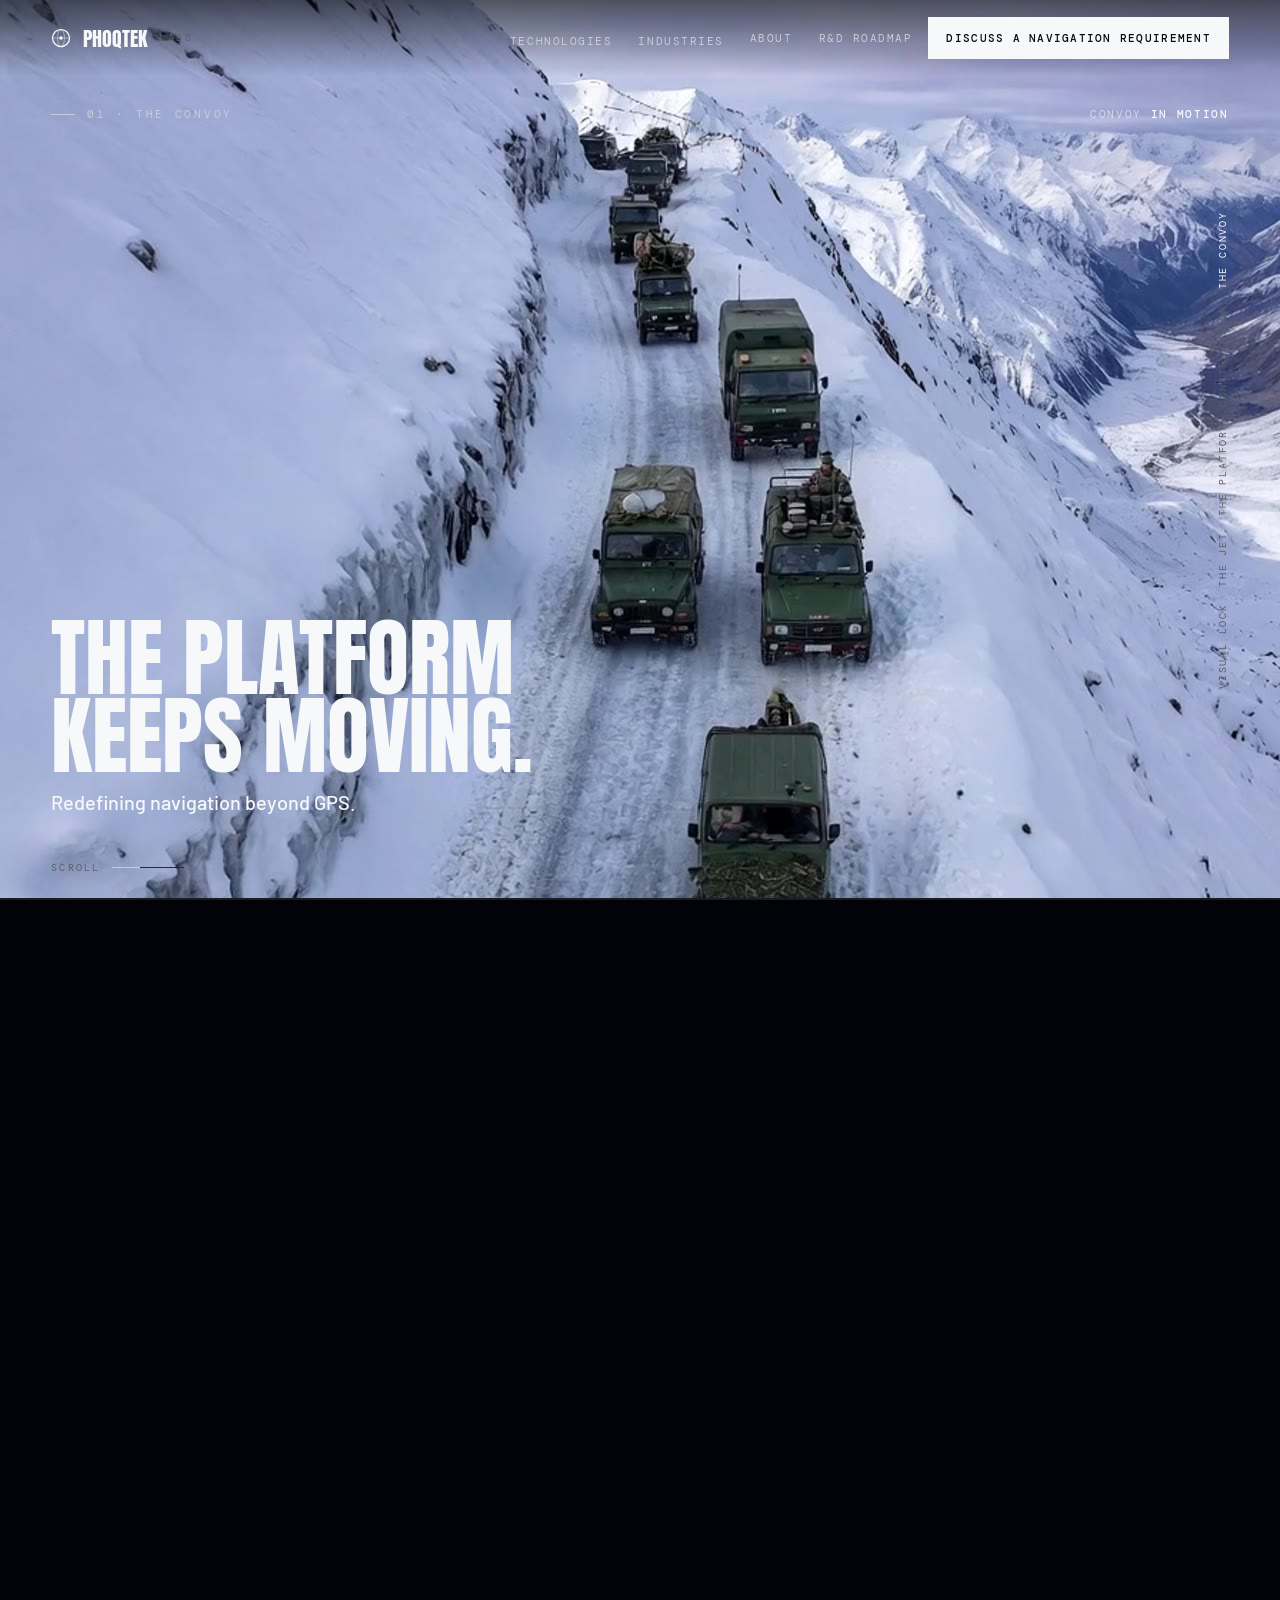
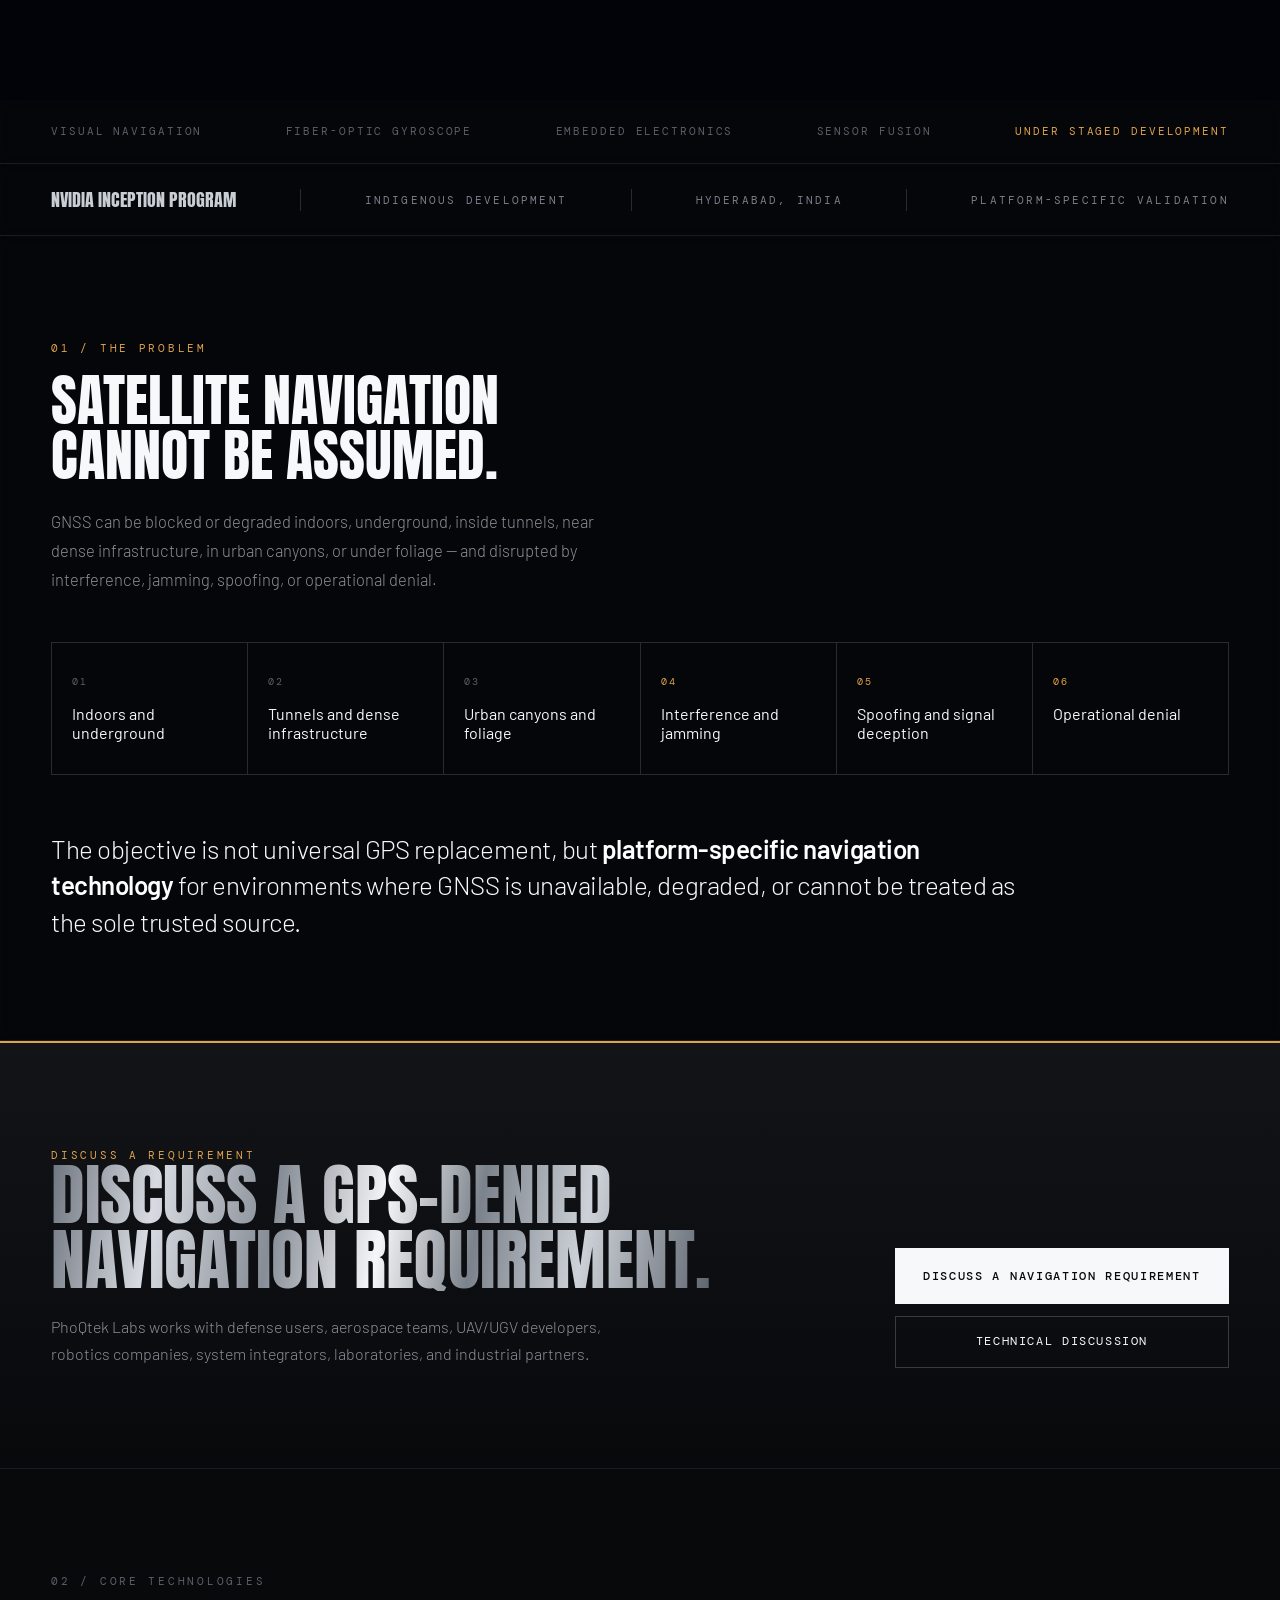
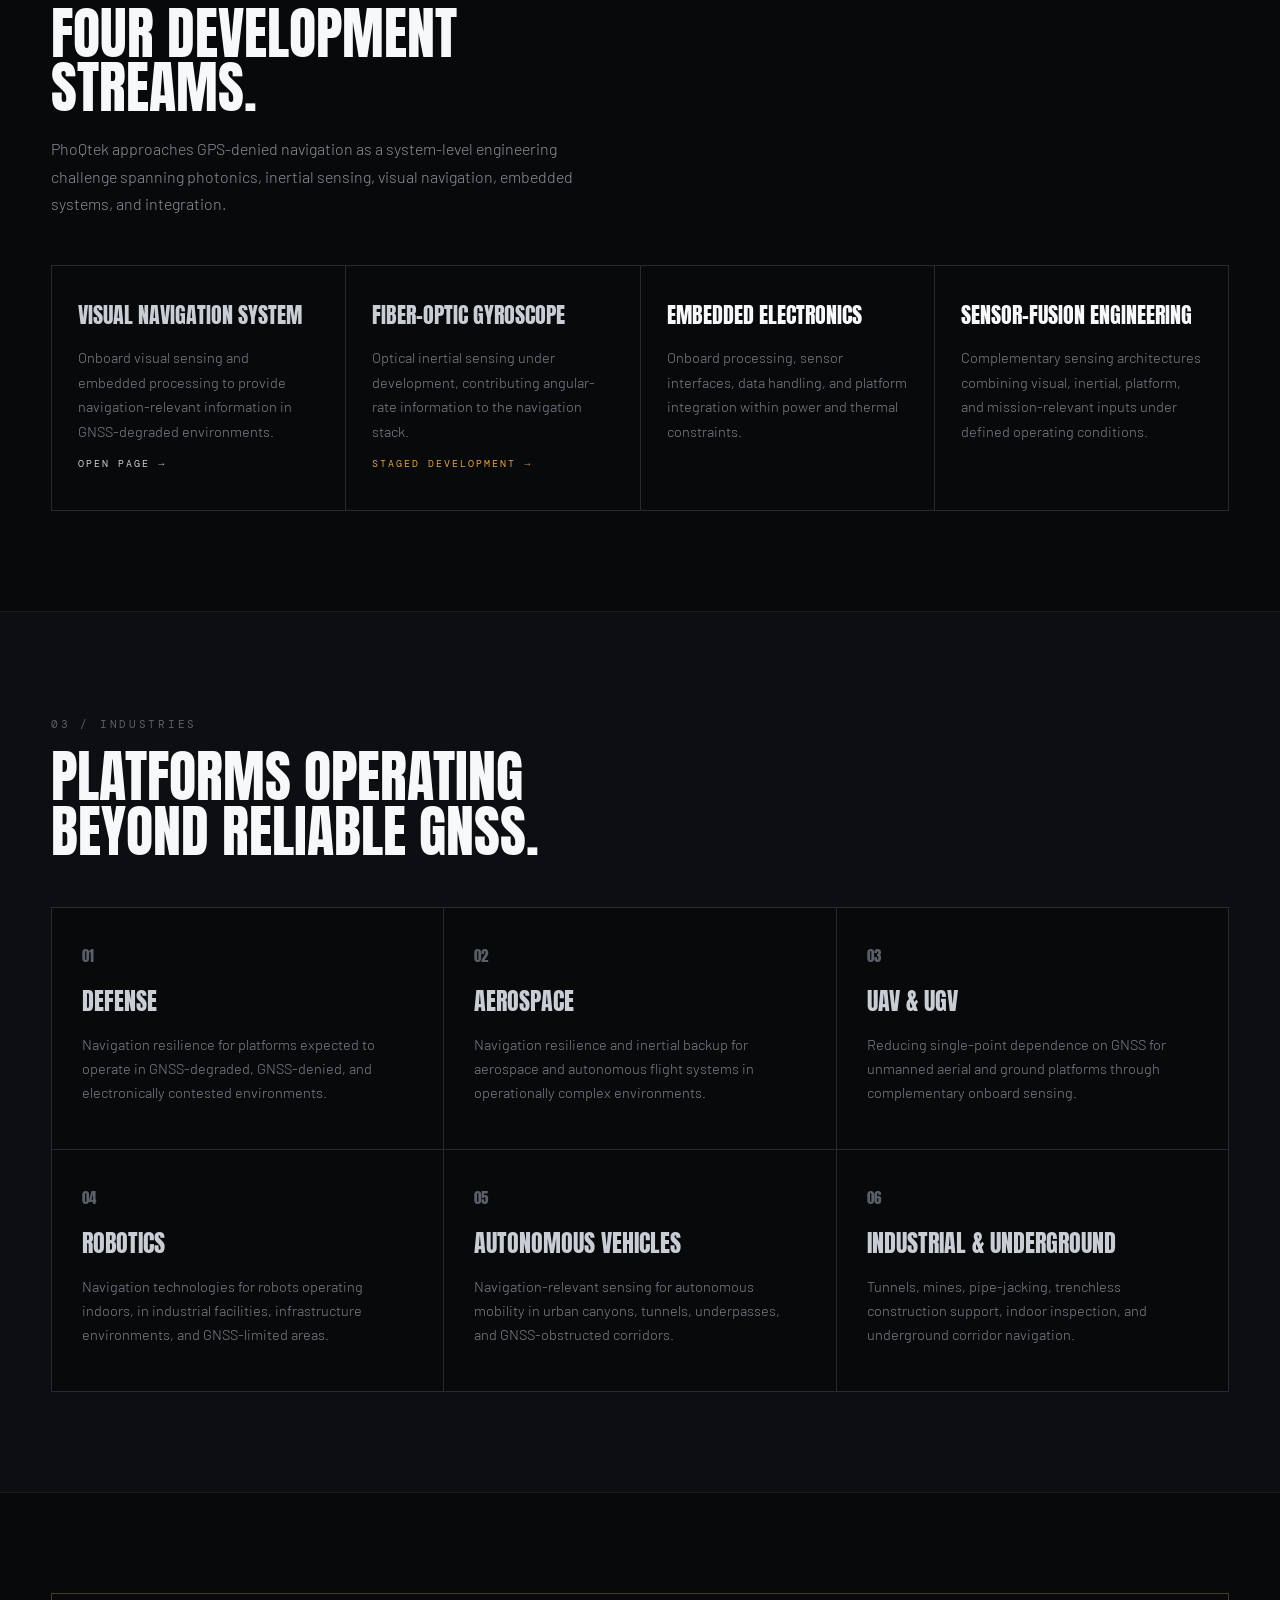
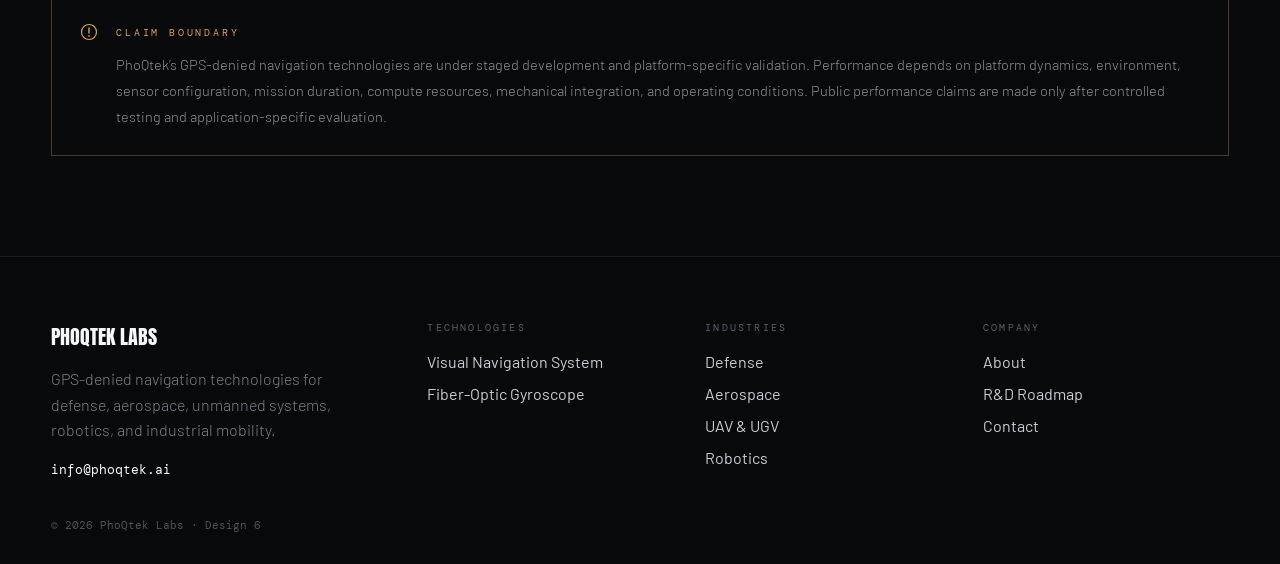
==== index.html @ 2c7e4a57 "Rebuild constellation and platform films, land the Rafales, and raise the discuss CTA. Constellation" ====
<!doctype html>
<html lang="en">
<head>
<meta charset="utf-8">
<meta name="viewport" content="width=device-width, initial-scale=1">
<title>PhoQtek Labs — GPS-denied navigation</title>
<meta name="description" content="PhoQtek Labs develops GPS-denied navigation technologies for defense, aerospace, unmanned systems, robotics, and industrial mobility.">
<link rel="preconnect" href="https://fonts.googleapis.com">
<link rel="preconnect" href="https://fonts.gstatic.com" crossorigin>
<link href="https://fonts.googleapis.com/css2?family=Anton&family=Barlow:wght@300;400;500;600&family=DM+Mono:wght@400;500&display=swap" rel="stylesheet">
<link rel="stylesheet" href="css/site.css">
<script type="importmap">
{
  "imports": {
    "three": "https://cdn.jsdelivr.net/npm/three@0.170.0/build/three.module.js",
    "three/addons/": "https://cdn.jsdelivr.net/npm/three@0.170.0/examples/jsm/"
  }
}
</script>
</head>
<body>
<header id="siteHeader">
  <a class="brand" href="index.html">
    <svg width="20" height="20" viewBox="0 0 24 24" fill="none" aria-hidden="true"><circle cx="12" cy="12" r="10.2" stroke="currentColor" stroke-width="1.5"/><ellipse cx="12" cy="12" rx="4.2" ry="10.2" stroke="currentColor" opacity=".45" stroke-width="1.1"/><path d="M1.8 12h20.4" stroke="currentColor" opacity=".45" stroke-width="1.1"/><circle cx="12" cy="12" r="2.1" fill="currentColor"/></svg>
    <span class="anton" style="font-size:20px;">PhoQtek</span>
    <span class="mono" style="font-size:9.5px; letter-spacing:.26em; color:var(--meta);">LABS</span>
  </a>
  <nav>
    <div class="fly hide-sm"><span>Technologies</span>
      <div class="fly-menu"><div>
        <a href="technologies/visual-navigation.html">Visual Navigation System</a>
        <a href="technologies/fiber-optic-gyroscope.html">Fiber-Optic Gyroscope</a>
      </div></div>
    </div>
    <div class="fly hide-sm"><span>Industries</span>
      <div class="fly-menu wide"><div>
        <a href="industries/defense.html">Defense</a>
        <a href="industries/aerospace.html">Aerospace</a>
        <a href="industries/uav-ugv.html">UAV &amp; UGV</a>
        <a href="industries/robotics.html">Robotics</a>
        <a href="industries/autonomous-vehicles.html">Autonomous Vehicles</a>
        <a href="industries/industrial-underground.html">Industrial &amp; Underground</a>
      </div></div>
    </div>
    <a href="about.html">About</a>
    <a href="roadmap.html">R&amp;D Roadmap</a>
  </nav>
  <a class="nav-cta" href="contact.html"><span class="full">Discuss a navigation requirement</span><span class="short">Discuss a requirement</span></a>
  <button class="menu-btn" type="button" aria-label="Open menu" aria-controls="mobileNav" aria-expanded="false"><span></span><span></span></button>
</header>

<div class="track" id="track">
  <div class="stage-gl" id="stage">
    <canvas id="gl" class="is-off" aria-hidden="true"></canvas>
    <canvas id="seqDrone" class="act-seq" aria-hidden="true"></canvas>
    <canvas id="seqConstel" class="act-seq" aria-hidden="true"></canvas>
    <canvas id="seqVisual" class="act-seq" aria-hidden="true"></canvas>
    <canvas id="seqGnss" class="act-seq is-on" aria-hidden="true"></canvas>
    <canvas id="seqRafale" class="act-seq" aria-hidden="true"></canvas>
    <div class="gl-fallback" id="glFallback" hidden>
      <video autoplay muted loop playsinline poster="assets/cinematic/constellation.jpg"><source src="assets/cinematic/constellation.mp4" type="video/mp4"></video>
    </div>
    <div class="gl-fade" id="glFade"></div>
    <div class="veil grain"></div>
    <div class="hud">
      <div class="hud-top">
        <div class="eyebrow"><i></i><span class="mono" id="hudEye" style="font-size:10.5px; letter-spacing:.26em; text-transform:uppercase; color:var(--silver);">01 · The convoy</span></div>
        <div class="status" id="hudStatus">CONVOY <b>IN MOTION</b></div>
      </div>
      <div class="copy-stack">
        <div class="copy-card is-on" data-copy="0"><h2 class="anton">The platform<br>keeps moving.</h2><p class="lead">Redefining navigation beyond GPS.</p></div>
        <div class="copy-card" data-copy="1"><h2 class="anton">The convoy<br>holds the pass.</h2><p class="sub">Ground vehicles keep moving when GNSS cannot be treated as the sole trusted source.</p></div>
        <div class="copy-card" data-copy="2"><h2 class="anton metal-text">Obstructed.<br>Spoofed.<br>Denied.</h2><p class="sub">The constellation is a machine assembling in orbit. It is the first thing to go.</p></div>
        <div class="copy-card" data-copy="3"><h2 class="anton">The sky has<br>gone silent.</h2><p class="sub">White buses lock into the plane. The platform cannot treat them as the sole trusted source.</p></div>
        <div class="copy-card" data-copy="4"><h2 class="anton">The platform<br>keeps flying.</h2><p class="sub">A UAV holds the canyon when GNSS cannot be treated as the sole trusted source.</p></div>
        <div class="copy-card" data-copy="5"><h2 class="anton">Cameras on the<br>airframe.</h2><p class="sub">The camera is the navigator. Visual sensing holds a path in the air.</p></div>
        <div class="copy-card" data-copy="6"><h2 class="anton">The jet<br>comes down.</h2><p class="sub">Aerospace platforms still have to fly when GNSS cannot be assumed.</p></div>
        <div class="copy-card" data-copy="7"><h2 class="anton">Multiple airframes.<br>One sky.</h2><p class="sub">Rafales descend together. The constellation is not the sole trusted source.</p></div>
        <div class="copy-card" data-copy="8"><h2 class="anton">The camera is<br>the navigator.</h2><p class="sub">Visual features lock the desert. Ground platforms hold the terrain.</p></div>
        <div class="copy-card" data-copy="9"><h2 class="anton">Visual lock.<br>Terrain understood.</h2><p class="sub">Onboard sensing holds the dunes when the constellation cannot.</p></div>
      </div>
    </div>
    <div class="acts">
      <span data-a="0" class="on">The convoy</span>
      <span data-a="1">Constellation</span>
      <span data-a="2">The platform</span>
      <span data-a="3">The jet</span>
      <span data-a="4">Visual lock</span>
    </div>
    <div class="scroll-cue"><span>Scroll</span><span class="bar"><i></i></span></div>
    <div class="progress"><i data-bar></i></div>
  </div>
  <div class="runway" aria-hidden="true"></div>
  <div class="over-copy">
    <div class="ticker">
      <span>Visual navigation</span><span>Fiber-optic gyroscope</span><span>Embedded electronics</span><span>Sensor fusion</span><span class="warn">Under staged development</span>
    </div>
    <div class="proof">
      <span class="anton" style="font-size:18px; color:var(--silver);">NVIDIA Inception Program</span>
      <span class="div"></span>
      <span class="mono" style="font-size:11px; letter-spacing:.2em; text-transform:uppercase; color:#7A808A;">Indigenous development</span>
      <span class="div"></span>
      <span class="mono" style="font-size:11px; letter-spacing:.2em; text-transform:uppercase; color:#7A808A;">Hyderabad, India</span>
      <span class="div"></span>
      <span class="mono" style="font-size:11px; letter-spacing:.2em; text-transform:uppercase; color:#7A808A;">Platform-specific validation</span>
    </div>
    <section class="block" id="problem">
      <span class="kicker amber">01 / The problem</span>
      <h2 class="anton display">Satellite navigation<br>cannot be assumed.</h2>
      <p style="margin-top:24px; max-width:560px; font-size:16.5px; line-height:1.76; color:var(--body); font-weight:300;">GNSS can be blocked or degraded indoors, underground, inside tunnels, near dense infrastructure, in urban canyons, or under foliage — and disrupted by interference, jamming, spoofing, or operational denial.</p>
      <div class="grid-6" style="margin-top:48px;">
        <div><span class="mono" style="font-size:10px; letter-spacing:.2em; color:var(--meta);">01</span><p style="margin-top:16px; font-size:16px;">Indoors and underground</p></div>
        <div><span class="mono" style="font-size:10px; letter-spacing:.2em; color:var(--meta);">02</span><p style="margin-top:16px; font-size:16px;">Tunnels and dense infrastructure</p></div>
        <div><span class="mono" style="font-size:10px; letter-spacing:.2em; color:var(--meta);">03</span><p style="margin-top:16px; font-size:16px;">Urban canyons and foliage</p></div>
        <div><span class="mono" style="font-size:10px; letter-spacing:.2em; color:var(--amber);">04</span><p style="margin-top:16px; font-size:16px;">Interference and jamming</p></div>
        <div><span class="mono" style="font-size:10px; letter-spacing:.2em; color:var(--amber);">05</span><p style="margin-top:16px; font-size:16px;">Spoofing and signal deception</p></div>
        <div><span class="mono" style="font-size:10px; letter-spacing:.2em; color:var(--amber);">06</span><p style="margin-top:16px; font-size:16px;">Operational denial</p></div>
      </div>
      <p style="margin-top:56px; max-width:980px; font-size:26px; line-height:1.4; font-weight:300; letter-spacing:-.018em;">The objective is not universal GPS replacement, but <b style="font-weight:600; color:#fff;">platform-specific navigation technology</b> for environments where GNSS is unavailable, degraded, or cannot be treated as the sole trusted source.</p>
    </section>
  </div>
</div>

<section class="block cta-band" id="contact">
  <div class="cta-row">
    <div>
      <span class="kicker amber">Discuss a requirement</span>
      <h2 class="anton metal-text cta-title">Discuss a GPS-denied<br>navigation requirement.</h2>
      <p style="margin-top:22px; max-width:560px; color:var(--body); font-weight:300; line-height:1.7;">PhoQtek Labs works with defense users, aerospace teams, UAV/UGV developers, robotics companies, system integrators, laboratories, and industrial partners.</p>
    </div>
    <div style="display:flex; flex-direction:column; gap:12px;">
      <a class="btn-solid" href="contact.html">Discuss a navigation requirement</a>
      <a class="btn-line" href="https://phoqtek.ai/contact/">Technical discussion</a>
    </div>
  </div>
</section>

<section class="block" id="technologies">
  <span class="kicker">02 / Core technologies</span>
  <h2 class="anton display">Four development<br>streams.</h2>
  <p style="margin-top:20px; max-width:560px; color:var(--body); font-weight:300; line-height:1.7;">PhoQtek approaches GPS-denied navigation as a system-level engineering challenge spanning photonics, inertial sensing, visual navigation, embedded systems, and integration.</p>
  <div class="grid-4" style="margin-top:48px;">
    <a href="technologies/visual-navigation.html">
      <h3 class="anton" style="font-size:22px;">Visual Navigation System</h3>
      <p style="font-size:14.5px; line-height:1.7; color:#7A808A; font-weight:300;">Onboard visual sensing and embedded processing to provide navigation-relevant information in GNSS-degraded environments.</p>
      <span class="mono" style="font-size:10px; letter-spacing:.2em; text-transform:uppercase;">Open page →</span>
    </a>
    <a href="technologies/fiber-optic-gyroscope.html">
      <h3 class="anton" style="font-size:22px;">Fiber-Optic Gyroscope</h3>
      <p style="font-size:14.5px; line-height:1.7; color:#7A808A; font-weight:300;">Optical inertial sensing under development, contributing angular-rate information to the navigation stack.</p>
      <span class="mono" style="font-size:10px; letter-spacing:.2em; text-transform:uppercase; color:var(--amber);">Staged development →</span>
    </a>
    <div>
      <h3 class="anton" style="font-size:22px;">Embedded Electronics</h3>
      <p style="font-size:14.5px; line-height:1.7; color:#7A808A; font-weight:300;">Onboard processing, sensor interfaces, data handling, and platform integration within power and thermal constraints.</p>
    </div>
    <div>
      <h3 class="anton" style="font-size:22px;">Sensor-Fusion Engineering</h3>
      <p style="font-size:14.5px; line-height:1.7; color:#7A808A; font-weight:300;">Complementary sensing architectures combining visual, inertial, platform, and mission-relevant inputs under defined operating conditions.</p>
    </div>
  </div>
</section>

<section class="block" id="industries" style="background:var(--band);">
  <span class="kicker">03 / Industries</span>
  <h2 class="anton display">Platforms operating<br>beyond reliable GNSS.</h2>
  <div class="grid-3" style="margin-top:48px;">
    <a href="industries/defense.html" style="display:block;"><span class="anton" style="font-size:15px; color:var(--meta);">01</span><h3 class="anton" style="margin-top:16px; font-size:24px;">Defense</h3><p style="margin-top:14px; font-size:14.5px; line-height:1.65; color:#7A808A; font-weight:300;">Navigation resilience for platforms expected to operate in GNSS-degraded, GNSS-denied, and electronically contested environments.</p></a>
    <a href="industries/aerospace.html" style="display:block;"><span class="anton" style="font-size:15px; color:var(--meta);">02</span><h3 class="anton" style="margin-top:16px; font-size:24px;">Aerospace</h3><p style="margin-top:14px; font-size:14.5px; line-height:1.65; color:#7A808A; font-weight:300;">Navigation resilience and inertial backup for aerospace and autonomous flight systems in operationally complex environments.</p></a>
    <a href="industries/uav-ugv.html" style="display:block;"><span class="anton" style="font-size:15px; color:var(--meta);">03</span><h3 class="anton" style="margin-top:16px; font-size:24px;">UAV &amp; UGV</h3><p style="margin-top:14px; font-size:14.5px; line-height:1.65; color:#7A808A; font-weight:300;">Reducing single-point dependence on GNSS for unmanned aerial and ground platforms through complementary onboard sensing.</p></a>
    <a href="industries/robotics.html" style="display:block;"><span class="anton" style="font-size:15px; color:var(--meta);">04</span><h3 class="anton" style="margin-top:16px; font-size:24px;">Robotics</h3><p style="margin-top:14px; font-size:14.5px; line-height:1.65; color:#7A808A; font-weight:300;">Navigation technologies for robots operating indoors, in industrial facilities, infrastructure environments, and GNSS-limited areas.</p></a>
    <a href="industries/autonomous-vehicles.html" style="display:block;"><span class="anton" style="font-size:15px; color:var(--meta);">05</span><h3 class="anton" style="margin-top:16px; font-size:24px;">Autonomous Vehicles</h3><p style="margin-top:14px; font-size:14.5px; line-height:1.65; color:#7A808A; font-weight:300;">Navigation-relevant sensing for autonomous mobility in urban canyons, tunnels, underpasses, and GNSS-obstructed corridors.</p></a>
    <a href="industries/industrial-underground.html" style="display:block;"><span class="anton" style="font-size:15px; color:var(--meta);">06</span><h3 class="anton" style="margin-top:16px; font-size:24px;">Industrial &amp; Underground</h3><p style="margin-top:14px; font-size:14.5px; line-height:1.65; color:#7A808A; font-weight:300;">Tunnels, mines, pipe-jacking, trenchless construction support, indoor inspection, and underground corridor navigation.</p></a>
  </div>
</section>

<section class="block">
  <div class="claim">
    <svg width="18" height="18" viewBox="0 0 18 18" fill="none" aria-hidden="true" style="flex-shrink:0; margin-top:3px;"><circle cx="9" cy="9" r="7.5" stroke="#E0A24A" stroke-width="1.2"/><path d="M9 5v5M9 12.6v.6" stroke="#E0A24A" stroke-width="1.4" stroke-linecap="round"/></svg>
    <div>
      <span class="mono" style="font-size:10px; letter-spacing:.28em; text-transform:uppercase; color:var(--amber);">Claim boundary</span>
      <p style="margin-top:12px; font-size:14.5px; line-height:1.8; color:var(--body); font-weight:300;">PhoQtek’s GPS-denied navigation technologies are under staged development and platform-specific validation. Performance depends on platform dynamics, environment, sensor configuration, mission duration, compute resources, mechanical integration, and operating conditions. Public performance claims are made only after controlled testing and application-specific evaluation.</p>
    </div>
  </div>
</section>

<footer>
  <div class="foot-grid">
    <div>
      <p class="anton" style="font-size:20px;">PhoQtek Labs</p>
      <p style="margin-top:14px; color:#7A808A; max-width:320px; font-weight:300; line-height:1.6;">GPS-denied navigation technologies for defense, aerospace, unmanned systems, robotics, and industrial mobility.</p>
      <p class="mono" style="margin-top:18px; font-size:13px;">info@phoqtek.ai</p>
    </div>
    <div>
      <p class="mono" style="font-size:10px; letter-spacing:.22em; text-transform:uppercase; color:var(--meta);">Technologies</p>
      <p style="margin-top:12px; line-height:2;"><a href="technologies/visual-navigation.html">Visual Navigation System</a><br><a href="technologies/fiber-optic-gyroscope.html">Fiber-Optic Gyroscope</a></p>
    </div>
    <div>
      <p class="mono" style="font-size:10px; letter-spacing:.22em; text-transform:uppercase; color:var(--meta);">Industries</p>
      <p style="margin-top:12px; line-height:2;"><a href="industries/defense.html">Defense</a><br><a href="industries/aerospace.html">Aerospace</a><br><a href="industries/uav-ugv.html">UAV &amp; UGV</a><br><a href="industries/robotics.html">Robotics</a></p>
    </div>
    <div>
      <p class="mono" style="font-size:10px; letter-spacing:.22em; text-transform:uppercase; color:var(--meta);">Company</p>
      <p style="margin-top:12px; line-height:2;"><a href="about.html">About</a><br><a href="roadmap.html">R&amp;D Roadmap</a><br><a href="contact.html">Contact</a></p>
    </div>
  </div>
  <p class="mono" style="margin-top:40px; font-size:11px; color:#4E545C;">© 2026 PhoQtek Labs · Design 6</p>
</footer>
<script src="js/site.js"></script>
</body>
</html>
---- css/site.css ----
:root {
  --bg: #08090B; --band: #0C0E11; --line: #262A31; --line-soft: #191C21;
  --silver: #C9CDD4; --white: #F7F8FA; --body: #8A9098; --meta: #5A6069;
  --amber: #E0A24A; --amber-line: #4A3A22; --gutter: clamp(20px, 4vw, 56px);
}
* { box-sizing: border-box; }
html, body { margin: 0; background: var(--bg); color: var(--white); overflow-x: clip; max-width: 100%; }
body { font-family: Barlow, "Helvetica Neue", Helvetica, sans-serif; -webkit-font-smoothing: antialiased; }
a { color: var(--silver); text-decoration: none; }
a:hover { color: var(--white); }
h1, h2, h3, p { margin: 0; overflow-wrap: break-word; }
.anton { font-family: Anton, "Arial Narrow", Impact, sans-serif; font-weight: 400; text-transform: uppercase; }
.mono { font-family: "DM Mono", ui-monospace, monospace; }
.metal-text {
  background: linear-gradient(100deg, #6E747E 0%, #D7DBE1 16%, #878D96 34%, #F4F6F8 50%, #7C828B 64%, #CDD2D8 80%, #5E646E 100%);
  -webkit-background-clip: text; background-clip: text; color: transparent;
}
.grain { pointer-events: none; background-image: radial-gradient(circle at 1px 1px, rgba(201,205,212,.09) 1px, transparent 0); background-size: 3px 3px; }

header {
  position: fixed; inset: 0 0 auto 0; z-index: 50;
  display: flex; align-items: center; justify-content: space-between;
  gap: 16px; min-width: 0;
  padding: 0 var(--gutter); height: 76px;
  background: linear-gradient(to bottom, rgba(8,9,11,.62), transparent);
}
header.is-solid, header.is-open { background: rgba(8,9,11,.92); border-bottom: 1px solid var(--line-soft); backdrop-filter: blur(10px); }
.brand { display: flex; align-items: center; gap: 12px; color: var(--white); min-width: 0; flex-shrink: 0; margin-right: auto; }
nav { display: flex; align-items: center; gap: 26px; min-width: 0; }
nav a, nav span { font-family: "DM Mono", ui-monospace, monospace; font-size: 11px; letter-spacing: .14em; text-transform: uppercase; color: var(--silver); }
.fly { position: relative; }
.fly:hover .fly-menu, .fly:focus-within .fly-menu { display: block; }
.fly-menu { display: none; position: absolute; top: 100%; left: 0; min-width: 260px; padding-top: 12px; }
.fly-menu.wide { min-width: 420px; }
.fly-menu > div { background: #0C0E11; border: 1px solid var(--line); padding: 10px 0; }
.fly-menu.wide > div { display: grid; grid-template-columns: 1fr 1fr; }
.fly-menu a { display: block; padding: 10px 16px; }
.nav-cta {
  display: inline-flex; align-items: center; justify-content: center;
  height: 42px; padding: 0 18px; flex-shrink: 0; white-space: nowrap;
  background: var(--white); color: var(--bg); font-weight: 500;
  font-family: "DM Mono", ui-monospace, monospace; font-size: 10.5px;
  letter-spacing: .12em; text-transform: uppercase;
}
.nav-cta:hover { color: var(--bg); opacity: .92; }
.nav-cta .short { display: none; }
.menu-btn {
  display: none; width: 38px; height: 38px; min-width: 38px; padding: 0;
  margin-left: auto; flex-shrink: 0; box-sizing: border-box;
  border: 1px solid var(--silver); background: transparent; color: var(--silver);
  align-items: center; justify-content: center; flex-direction: column; gap: 6px;
  cursor: pointer; -webkit-appearance: none; appearance: none;
}
.menu-btn span { display: block; width: 14px; height: 1px; background: currentColor; transition: transform .2s ease; }
.menu-btn[aria-expanded="true"] span:first-child { transform: translateY(3.5px) rotate(45deg); }
.menu-btn[aria-expanded="true"] span:last-child { transform: translateY(-3.5px) rotate(-45deg); }
.mobile-nav {
  display: none; position: fixed; inset: 76px 0 0 0; z-index: 49;
  background: rgba(8,9,11,.97); padding: 12px var(--gutter) 48px;
  overflow-x: hidden; overflow-y: auto; -webkit-overflow-scrolling: touch;
}
.mobile-nav.is-open { display: block; }
.mobile-nav .hide-sm { display: block; }
.mobile-nav .fly > span {
  display: block; margin: 22px 0 8px;
  font-family: "DM Mono", ui-monospace, monospace; font-size: 10px;
  letter-spacing: .22em; text-transform: uppercase; color: var(--meta);
}
.mobile-nav .fly-menu { display: block; position: static; min-width: 0; padding: 0; }
.mobile-nav .fly-menu.wide { min-width: 0; }
.mobile-nav .fly-menu > div,
.mobile-nav .fly-menu.wide > div { display: block; background: transparent; border: 0; padding: 0; }
.mobile-nav a {
  display: block; padding: 13px 0;
  border-bottom: 1px solid var(--line-soft);
  font-family: "DM Mono", ui-monospace, monospace; font-size: 12px;
  letter-spacing: .12em; text-transform: uppercase; color: var(--silver);
}
.mobile-nav .nav-cta {
  display: inline-flex; width: auto; max-width: 100%;
  margin-top: 28px; padding: 0 18px; height: 44px;
  border-bottom: 1px solid var(--silver);
  white-space: normal; text-align: center; line-height: 1.2;
}
body.menu-open { overflow: hidden; }

.track { position: relative; background: #020308; }
.runway { height: 800vh; pointer-events: none; }
.over-copy { position: relative; z-index: 8; }
.over-copy .ticker,
.over-copy .proof,
.over-copy .block {
  background: rgba(8,9,11,.58);
  backdrop-filter: blur(8px);
}
.hud.is-away,
.acts.is-away,
.scroll-cue.is-away { opacity: 0; pointer-events: none; transition: opacity .35s ease; }
.stage-gl {
  position: sticky; top: 0; height: 100vh; overflow: hidden; background: #020308; z-index: 0;
}
.stage-gl > canvas#gl { display: block; width: 100%; height: 100%; position: relative; z-index: 0; }
.stage-gl > canvas#gl.is-off { opacity: 0; }
.stage-gl .veil {
  background: linear-gradient(to top, rgba(8,9,11,.58) 0%, rgba(8,9,11,.04) 38%, rgba(8,9,11,.22) 100%);
}
.act-film {
  position: absolute; inset: 0; z-index: 1; opacity: 0;
  transition: opacity .45s ease; pointer-events: none; overflow: hidden;
}
.act-film.is-on, .act-seq.is-on { opacity: 1; }
.act-seq {
  position: absolute; inset: 0; z-index: 1; opacity: 0;
  width: 100%; height: 100%; display: block;
  transition: opacity .4s ease; pointer-events: none;
}
.act-film video {
  width: 100%; height: 100%; object-fit: cover; display: block;
  image-rendering: auto;
}
.gl-fallback {
  position: absolute; inset: 0; z-index: 1;
}
.gl-fallback video, .gl-fallback img {
  width: 100%; height: 100%; object-fit: cover; display: block;
}
.gl-fallback[hidden] { display: none; }
.gl-fade {
  position: absolute; inset: 0; z-index: 5; pointer-events: none;
  background: #020308; opacity: 0; transition: none;
}
.pin { position: relative; height: 280vh; }
.pin.tall { height: 320vh; }
.stage { position: sticky; top: 0; height: 100vh; overflow: hidden; background: #050608; }
.world { position: absolute; inset: -16%; will-change: transform; transform-origin: 50% 55%; }
.world video, .world img {
  width: 100%; height: 100%; object-fit: cover; display: block;
  filter: saturate(.92) contrast(1.06);
}
.world img.poster { position: absolute; inset: 0; }
.veil {
  position: absolute; inset: 0; pointer-events: none;
  background: linear-gradient(to top, rgba(8,9,11,.82) 0%, rgba(8,9,11,.18) 32%, rgba(8,9,11,.28) 100%);
}
.overlay { position: absolute; inset: 0; pointer-events: none; }
.overlay svg { width: 100%; height: 100%; display: block; }
.hud { position: absolute; inset: 0; z-index: 6; pointer-events: none; padding: 110px var(--gutter) 86px; display: flex; flex-direction: column; justify-content: flex-end; min-width: 0; }
.hud-top { position: absolute; left: var(--gutter); right: var(--gutter); top: 108px; display: flex; justify-content: space-between; gap: 20px; min-width: 0; }
.eyebrow { display: flex; align-items: center; gap: 12px; }
.eyebrow i { width: 24px; height: 1px; background: var(--silver); }
.copy-stack { position: relative; width: min(860px, 100%); max-width: 100%; min-height: 220px; min-width: 0; }
.copy-card { position: absolute; left: 0; bottom: 0; right: 0; max-width: 100%; opacity: 0; transition: opacity .28s ease; }
.copy-card.is-on { opacity: 1; }
.copy-card h2 { font-size: clamp(40px, 6.8vw, 86px); line-height: .9; max-width: 100%; }
.copy-card .lead { margin-top: 16px; font-size: 20px; font-weight: 500; }
.copy-card .sub { margin-top: 14px; font-size: 16px; line-height: 1.7; font-weight: 300; color: var(--body); max-width: min(540px, 100%); }
.status { font-family: "DM Mono", ui-monospace, monospace; font-size: 10.5px; letter-spacing: .16em; text-transform: uppercase; text-align: right; color: rgba(247,248,250,.65); min-width: 0; }
.status b { color: var(--white); font-weight: 500; }
.status b.warn { color: var(--amber); }
.acts { position: absolute; right: var(--gutter); top: 50%; transform: translateY(-50%); z-index: 7; display: flex; flex-direction: column; gap: 16px; }
.acts a, .acts span { font-family: "DM Mono", ui-monospace, monospace; font-size: 10px; letter-spacing: .18em; text-transform: uppercase; color: var(--meta); writing-mode: vertical-rl; transform: rotate(180deg); }
.acts .on, .acts a:hover { color: var(--white); }
.scroll-cue { position: absolute; left: var(--gutter); bottom: 26px; z-index: 7; display: flex; align-items: center; gap: 12px; font-family: "DM Mono", ui-monospace, monospace; font-size: 10px; letter-spacing: .22em; text-transform: uppercase; color: var(--meta); }
.scroll-cue .bar { width: 72px; height: 1px; background: var(--line); overflow: hidden; position: relative; }
.scroll-cue .bar i { position: absolute; inset: 0 auto 0 0; width: 28px; background: var(--silver); animation: cue 2.4s ease-in-out infinite; }
@keyframes cue { from { transform: translateX(-28px);} to { transform: translateX(72px);} }
.progress { position: absolute; left: 0; right: 0; bottom: 0; height: 2px; background: #191C21; z-index: 8; }
.progress i { display: block; height: 100%; width: 0; background: var(--silver); }

.ticker, .proof { display: flex; align-items: center; justify-content: space-between; gap: 16px; flex-wrap: wrap; padding: 0 var(--gutter); border-bottom: 1px solid var(--line-soft); }
.ticker { min-height: 64px; height: auto; padding-top: 18px; padding-bottom: 18px; }
.ticker span { font-family: "DM Mono", ui-monospace, monospace; font-size: 10.5px; letter-spacing: .18em; text-transform: uppercase; color: var(--meta); }
.ticker .warn { color: var(--amber); }
.proof { min-height: 72px; height: auto; padding-top: 18px; padding-bottom: 18px; }
.proof .div { width: 1px; height: 22px; background: var(--line); }

section.block { padding: 100px var(--gutter); border-bottom: 1px solid var(--line-soft); }
.kicker { font-family: "DM Mono", ui-monospace, monospace; font-size: 10.5px; letter-spacing: .26em; text-transform: uppercase; color: var(--meta); }
.kicker.amber { color: var(--amber); }
h1.display, h2.display { margin-top: 18px; font-size: clamp(30px, 7vw, 56px); line-height: .98; max-width: 100%; }
.grid-6 { display: grid; grid-template-columns: repeat(6, 1fr); border-top: 1px solid var(--line); border-left: 1px solid var(--line); }
.grid-6 > * { border-right: 1px solid var(--line); border-bottom: 1px solid var(--line); padding: 26px 20px 32px; }
.grid-4 { display: grid; grid-template-columns: repeat(4, 1fr); gap: 1px; background: var(--line); border: 1px solid var(--line); }
.grid-4 > * { background: var(--bg); padding: 32px 26px 40px; display: flex; flex-direction: column; gap: 14px; min-height: 220px; }
.grid-3 { display: grid; grid-template-columns: repeat(3, 1fr); gap: 1px; background: var(--line); border: 1px solid var(--line); }
.grid-3 > * { background: var(--bg); padding: 36px 30px 44px; }
.claim { display: flex; gap: 18px; border: 1px solid var(--amber-line); padding: 26px 28px; }
.btn-solid, .btn-line { display: inline-flex; align-items: center; justify-content: center; height: 52px; padding: 0 26px; max-width: 100%; font-family: "DM Mono", ui-monospace, monospace; font-size: 11.5px; letter-spacing: .14em; text-transform: uppercase; }
.btn-solid { background: var(--white); color: var(--bg); font-weight: 500; }
.btn-solid:hover { color: var(--bg); opacity: .9; }
.btn-line { border: 1px solid #363B43; color: var(--white); }
.cta-row { display: flex; align-items: flex-end; justify-content: space-between; gap: 48px; flex-wrap: wrap; }
.cta-row > div { min-width: 0; max-width: 100%; }
.cta-title { font-size: clamp(28px, 5.8vw, 68px); line-height: .95; }
.cta-band {
  background: linear-gradient(180deg, #121418 0%, var(--bg) 100%);
  border-top: 2px solid var(--amber);
  border-bottom: 1px solid var(--amber-line);
}
.cta-band .btn-solid { height: 56px; padding: 0 28px; font-size: 12px; }
footer { padding: 64px var(--gutter) 32px; }
.foot-grid { display: grid; grid-template-columns: 1.4fr 1fr 1fr 1fr; gap: 32px; }
.page-hero { position: relative; min-height: 52vh; display: flex; align-items: flex-end; padding: 140px var(--gutter) 56px; overflow: hidden; }
.page-hero img { position: absolute; inset: 0; width: 100%; height: 100%; object-fit: cover; }
.page-hero .shade { position: absolute; inset: 0; background: linear-gradient(to top, #08090B 0%, rgba(8,9,11,.45) 55%, rgba(8,9,11,.35) 100%); }
.page-hero .copy { position: relative; z-index: 1; width: 100%; max-width: 880px; min-width: 0; }

@media (max-width: 900px) {
  nav { display: none; }
  .menu-btn { display: inline-flex; }
  .runway { height: 880vh; }
  .pin, .pin.tall { height: 220vh; }
  .acts { display: none; }
  .grid-6, .grid-4, .grid-3, .foot-grid { grid-template-columns: 1fr 1fr; }
  .hud { padding: 100px var(--gutter) 72px; }
  .hud-top { flex-direction: column; align-items: flex-start; gap: 10px; }
  .status { text-align: left; }
  .copy-card h2 { font-size: clamp(28px, 8.4vw, 64px); }
  .copy-card .lead { font-size: 17px; }
  .copy-card .sub { font-size: 15px; }
  .nav-cta { height: 40px; padding: 0 12px; font-size: 9.5px; letter-spacing: .08em; }
  .nav-cta .full { display: none; }
  .nav-cta .short { display: inline; }
}
@media (max-width: 620px) { .grid-6, .grid-4, .grid-3, .foot-grid { grid-template-columns: 1fr; } }
@media (prefers-reduced-motion: reduce) {
  .pin, .pin.tall { height: 100vh; }
  .scroll-cue .bar i { animation: none; }
}
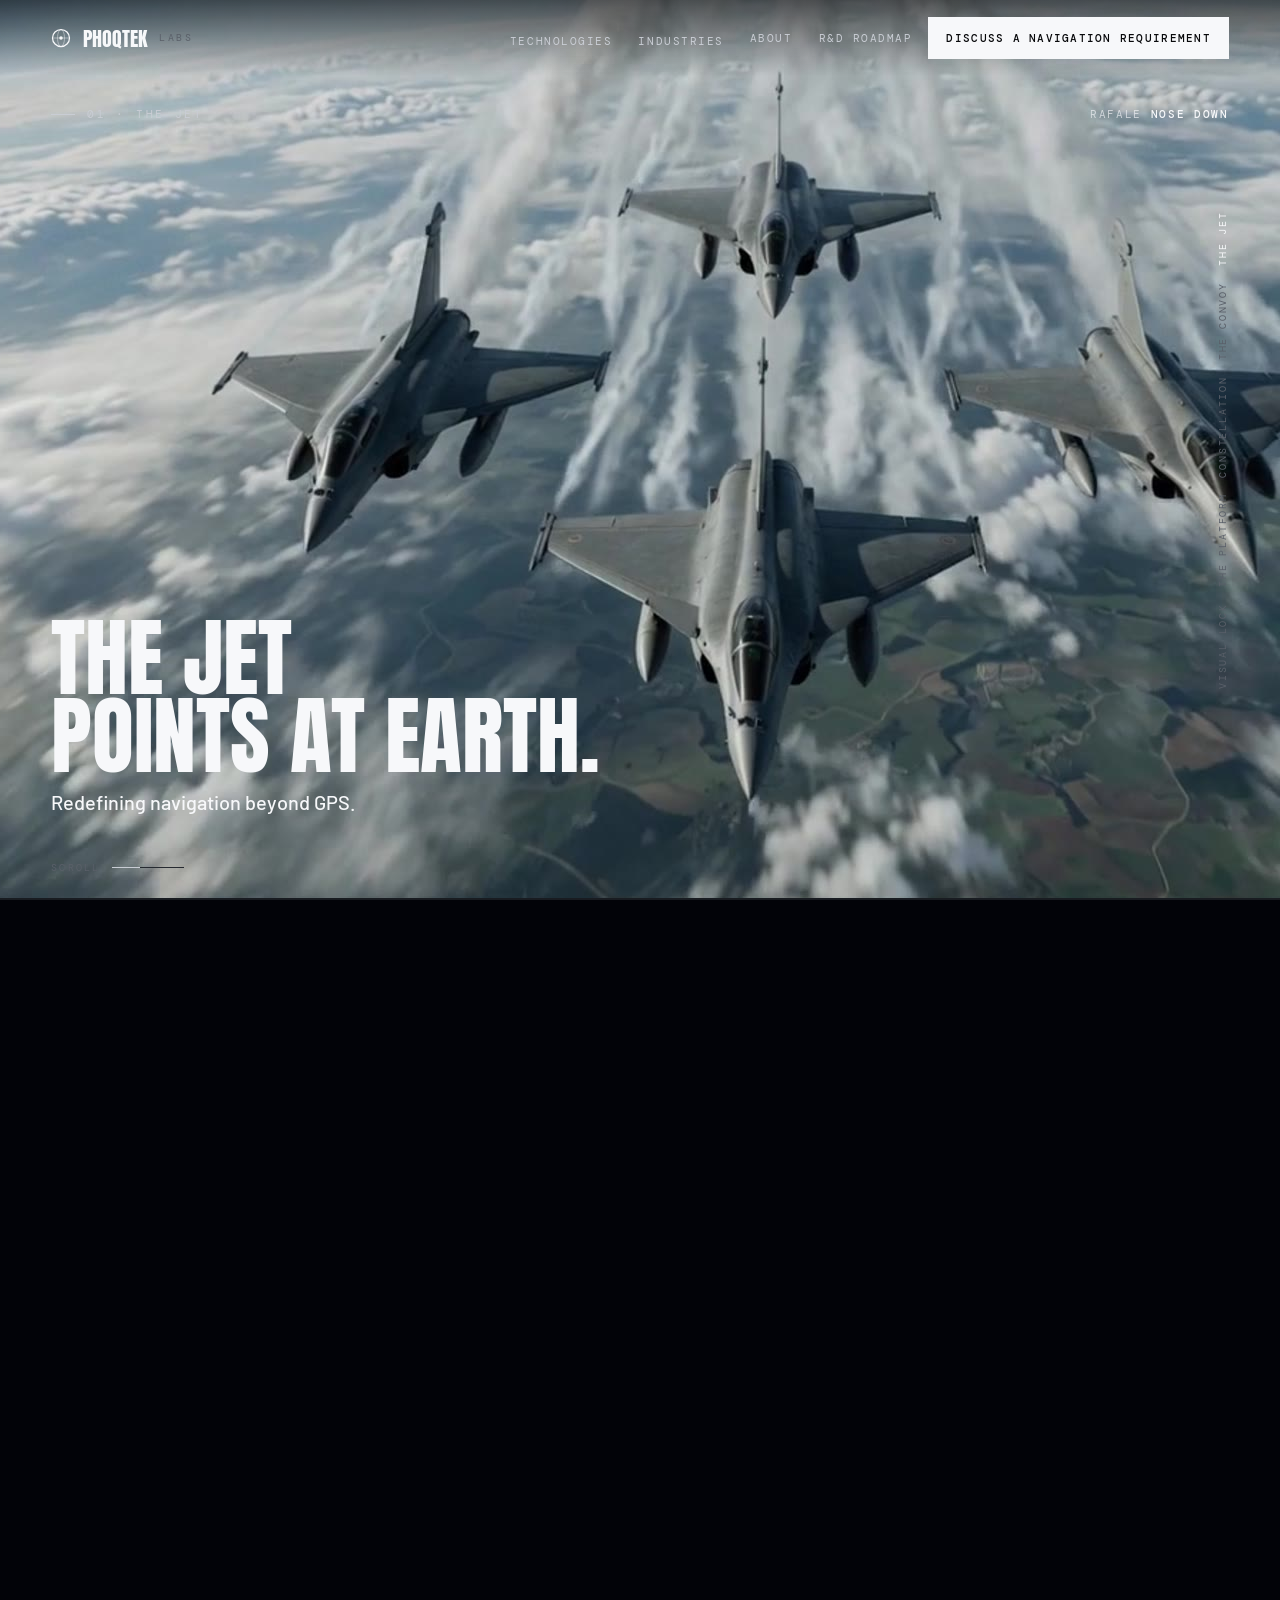
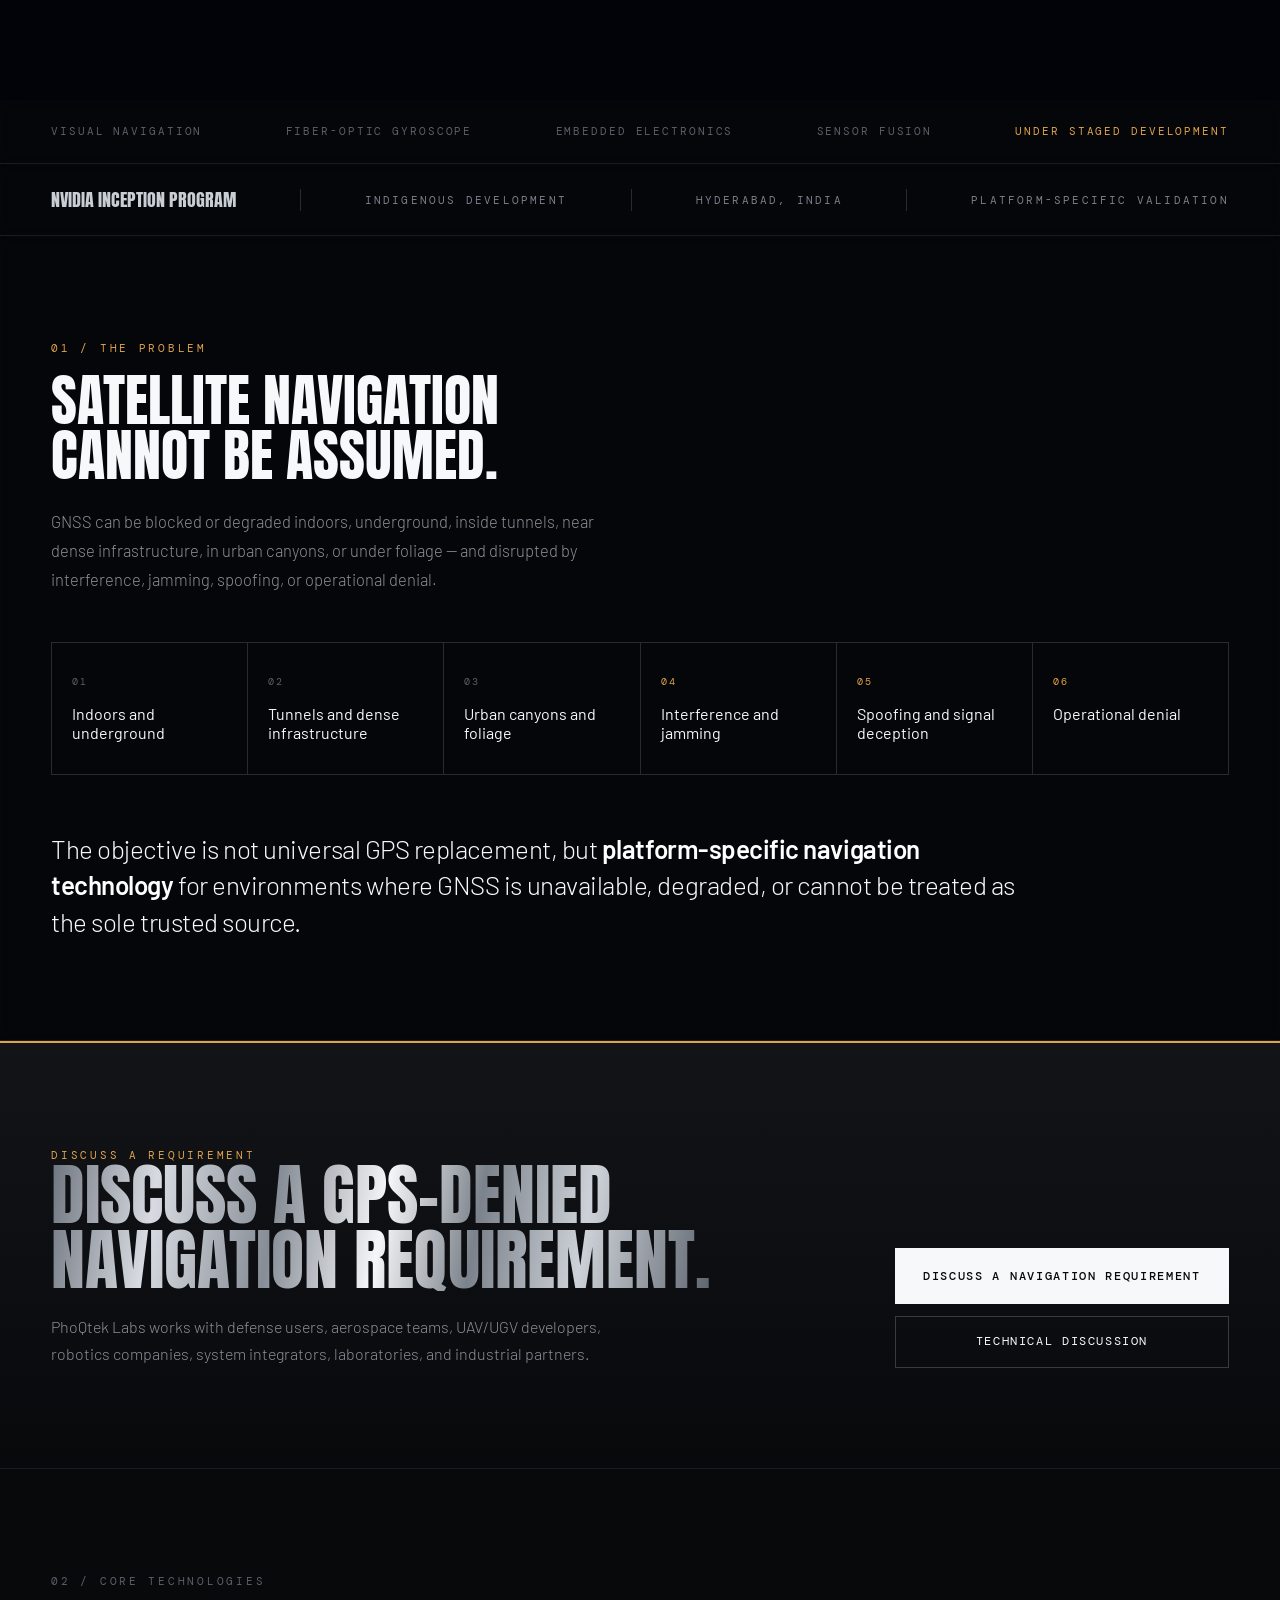
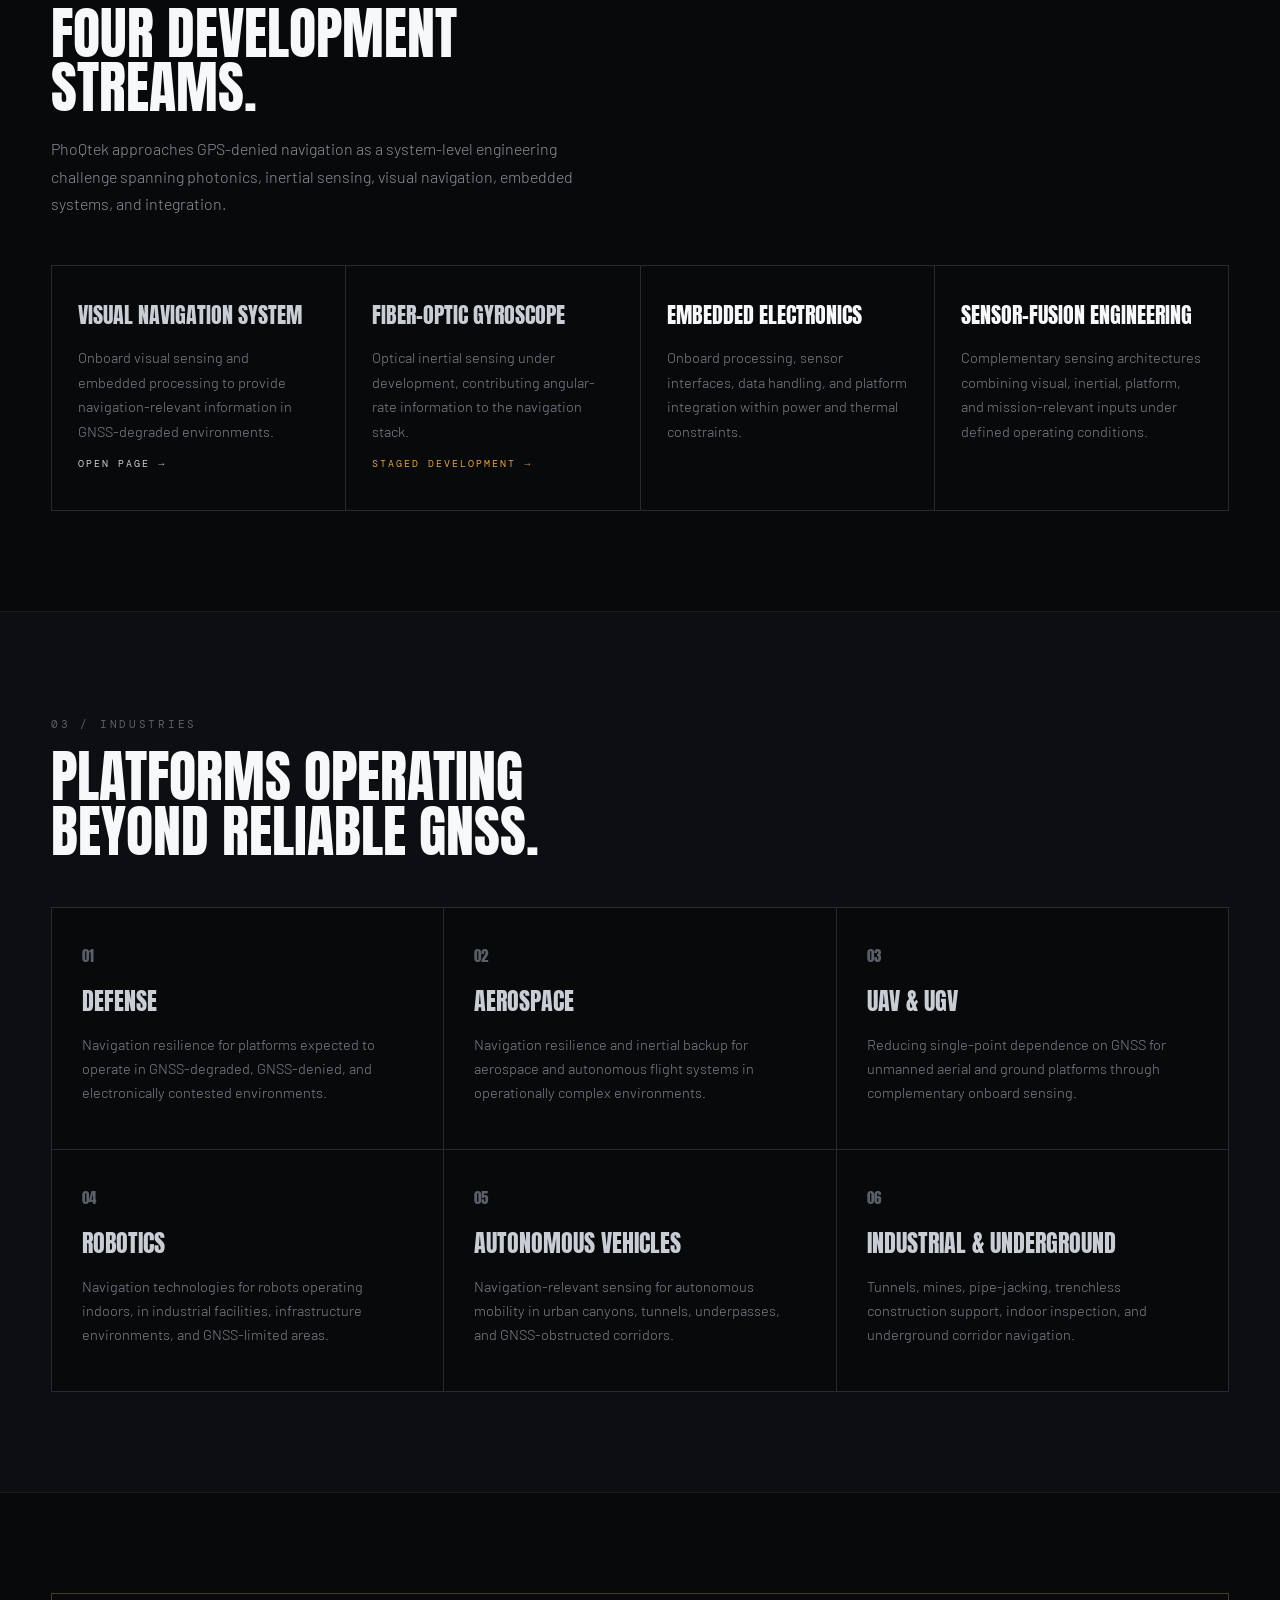
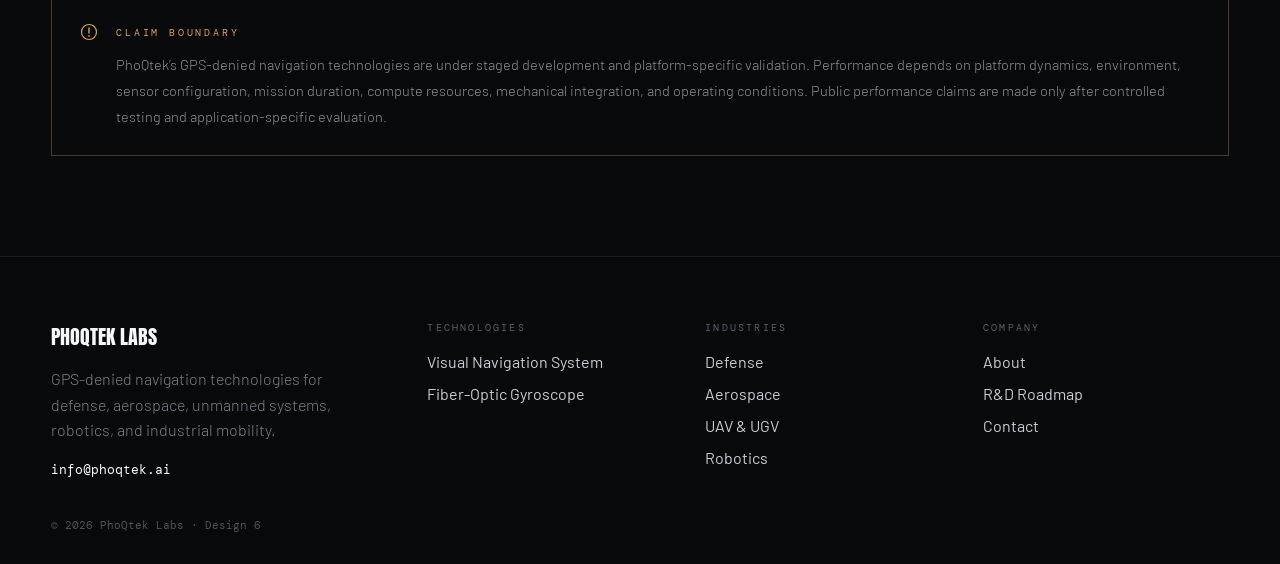
==== commit 31138644: "Open the landing film on the Rafale dive. Convoy, constellation, UAV, and visual lock follow in that" ====
--- a/index.html
+++ b/index.html
@@ -55,8 +55,8 @@
     <canvas id="seqDrone" class="act-seq" aria-hidden="true"></canvas>
     <canvas id="seqConstel" class="act-seq" aria-hidden="true"></canvas>
     <canvas id="seqVisual" class="act-seq" aria-hidden="true"></canvas>
-    <canvas id="seqGnss" class="act-seq is-on" aria-hidden="true"></canvas>
-    <canvas id="seqRafale" class="act-seq" aria-hidden="true"></canvas>
+    <canvas id="seqGnss" class="act-seq" aria-hidden="true"></canvas>
+    <canvas id="seqRafale" class="act-seq is-on" aria-hidden="true"></canvas>
     <div class="gl-fallback" id="glFallback" hidden>
       <video autoplay muted loop playsinline poster="assets/cinematic/constellation.jpg"><source src="assets/cinematic/constellation.mp4" type="video/mp4"></video>
     </div>
@@ -64,27 +64,27 @@
     <div class="veil grain"></div>
     <div class="hud">
       <div class="hud-top">
-        <div class="eyebrow"><i></i><span class="mono" id="hudEye" style="font-size:10.5px; letter-spacing:.26em; text-transform:uppercase; color:var(--silver);">01 · The convoy</span></div>
-        <div class="status" id="hudStatus">CONVOY <b>IN MOTION</b></div>
+        <div class="eyebrow"><i></i><span class="mono" id="hudEye" style="font-size:10.5px; letter-spacing:.26em; text-transform:uppercase; color:var(--silver);">01 · The jet</span></div>
+        <div class="status" id="hudStatus">RAFALE <b>NOSE DOWN</b></div>
       </div>
       <div class="copy-stack">
-        <div class="copy-card is-on" data-copy="0"><h2 class="anton">The platform<br>keeps moving.</h2><p class="lead">Redefining navigation beyond GPS.</p></div>
-        <div class="copy-card" data-copy="1"><h2 class="anton">The convoy<br>holds the pass.</h2><p class="sub">Ground vehicles keep moving when GNSS cannot be treated as the sole trusted source.</p></div>
-        <div class="copy-card" data-copy="2"><h2 class="anton metal-text">Obstructed.<br>Spoofed.<br>Denied.</h2><p class="sub">The constellation is a machine assembling in orbit. It is the first thing to go.</p></div>
-        <div class="copy-card" data-copy="3"><h2 class="anton">The sky has<br>gone silent.</h2><p class="sub">White buses lock into the plane. The platform cannot treat them as the sole trusted source.</p></div>
-        <div class="copy-card" data-copy="4"><h2 class="anton">The platform<br>keeps flying.</h2><p class="sub">A UAV holds the canyon when GNSS cannot be treated as the sole trusted source.</p></div>
-        <div class="copy-card" data-copy="5"><h2 class="anton">Cameras on the<br>airframe.</h2><p class="sub">The camera is the navigator. Visual sensing holds a path in the air.</p></div>
-        <div class="copy-card" data-copy="6"><h2 class="anton">The jet<br>comes down.</h2><p class="sub">Aerospace platforms still have to fly when GNSS cannot be assumed.</p></div>
-        <div class="copy-card" data-copy="7"><h2 class="anton">Multiple airframes.<br>One sky.</h2><p class="sub">Rafales descend together. The constellation is not the sole trusted source.</p></div>
+        <div class="copy-card is-on" data-copy="0"><h2 class="anton">The jet<br>points at Earth.</h2><p class="lead">Redefining navigation beyond GPS.</p></div>
+        <div class="copy-card" data-copy="1"><h2 class="anton">Noses down.<br>The planet below.</h2><p class="sub">Rafales fall toward the ground. The constellation is not the sole trusted source.</p></div>
+        <div class="copy-card" data-copy="2"><h2 class="anton">The platform<br>keeps moving.</h2><p class="sub">Ground vehicles keep moving when GNSS cannot be treated as the sole trusted source.</p></div>
+        <div class="copy-card" data-copy="3"><h2 class="anton">The convoy<br>holds the pass.</h2><p class="sub">High terrain. Ice. Fusion keeps a path.</p></div>
+        <div class="copy-card" data-copy="4"><h2 class="anton metal-text">Obstructed.<br>Spoofed.<br>Denied.</h2><p class="sub">The constellation is a machine assembling in orbit. It is the first thing to go.</p></div>
+        <div class="copy-card" data-copy="5"><h2 class="anton">The sky has<br>gone silent.</h2><p class="sub">White buses lock into the plane. The platform cannot treat them as the sole trusted source.</p></div>
+        <div class="copy-card" data-copy="6"><h2 class="anton">The platform<br>keeps flying.</h2><p class="sub">A UAV holds the canyon when GNSS cannot be treated as the sole trusted source.</p></div>
+        <div class="copy-card" data-copy="7"><h2 class="anton">Cameras on the<br>airframe.</h2><p class="sub">The camera is the navigator. Visual sensing holds a path in the air.</p></div>
         <div class="copy-card" data-copy="8"><h2 class="anton">The camera is<br>the navigator.</h2><p class="sub">Visual features lock the desert. Ground platforms hold the terrain.</p></div>
         <div class="copy-card" data-copy="9"><h2 class="anton">Visual lock.<br>Terrain understood.</h2><p class="sub">Onboard sensing holds the dunes when the constellation cannot.</p></div>
       </div>
     </div>
     <div class="acts">
-      <span data-a="0" class="on">The convoy</span>
-      <span data-a="1">Constellation</span>
-      <span data-a="2">The platform</span>
-      <span data-a="3">The jet</span>
+      <span data-a="0" class="on">The jet</span>
+      <span data-a="1">The convoy</span>
+      <span data-a="2">Constellation</span>
+      <span data-a="3">The platform</span>
       <span data-a="4">Visual lock</span>
     </div>
     <div class="scroll-cue"><span>Scroll</span><span class="bar"><i></i></span></div>
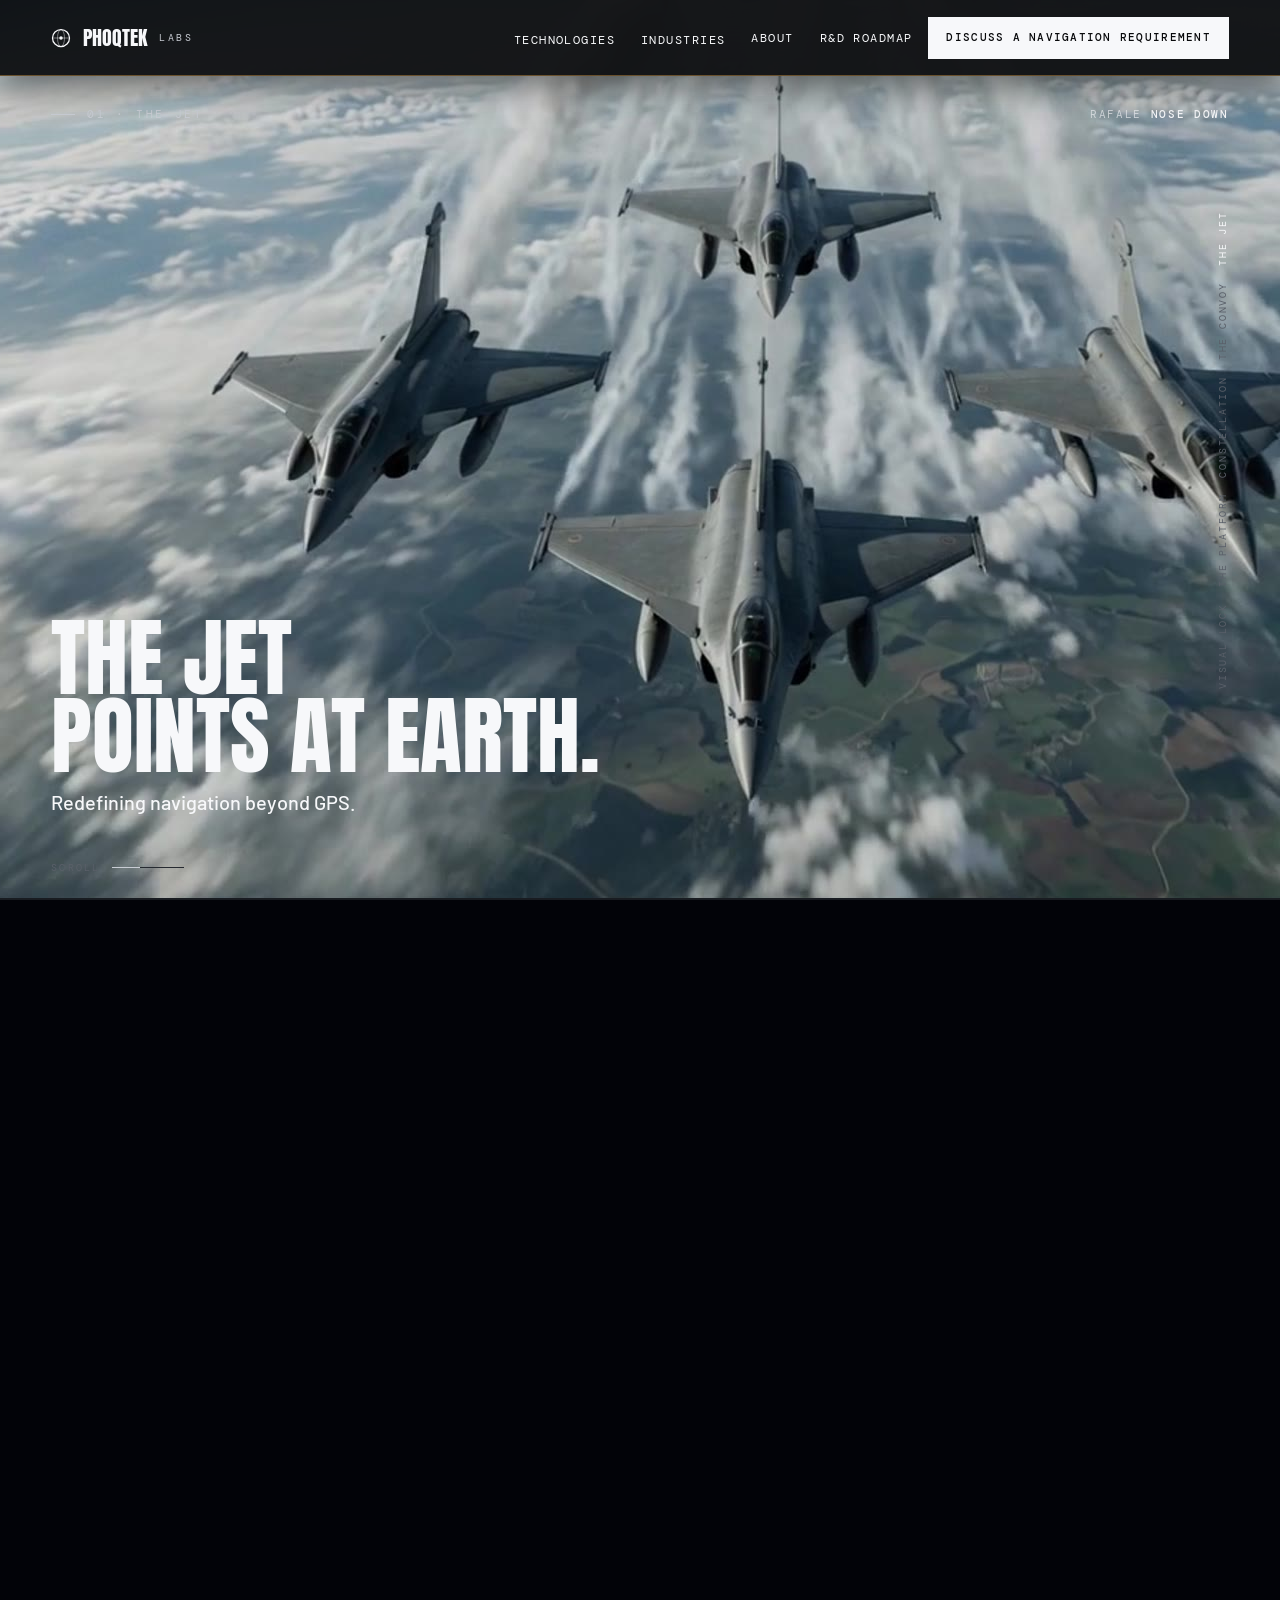
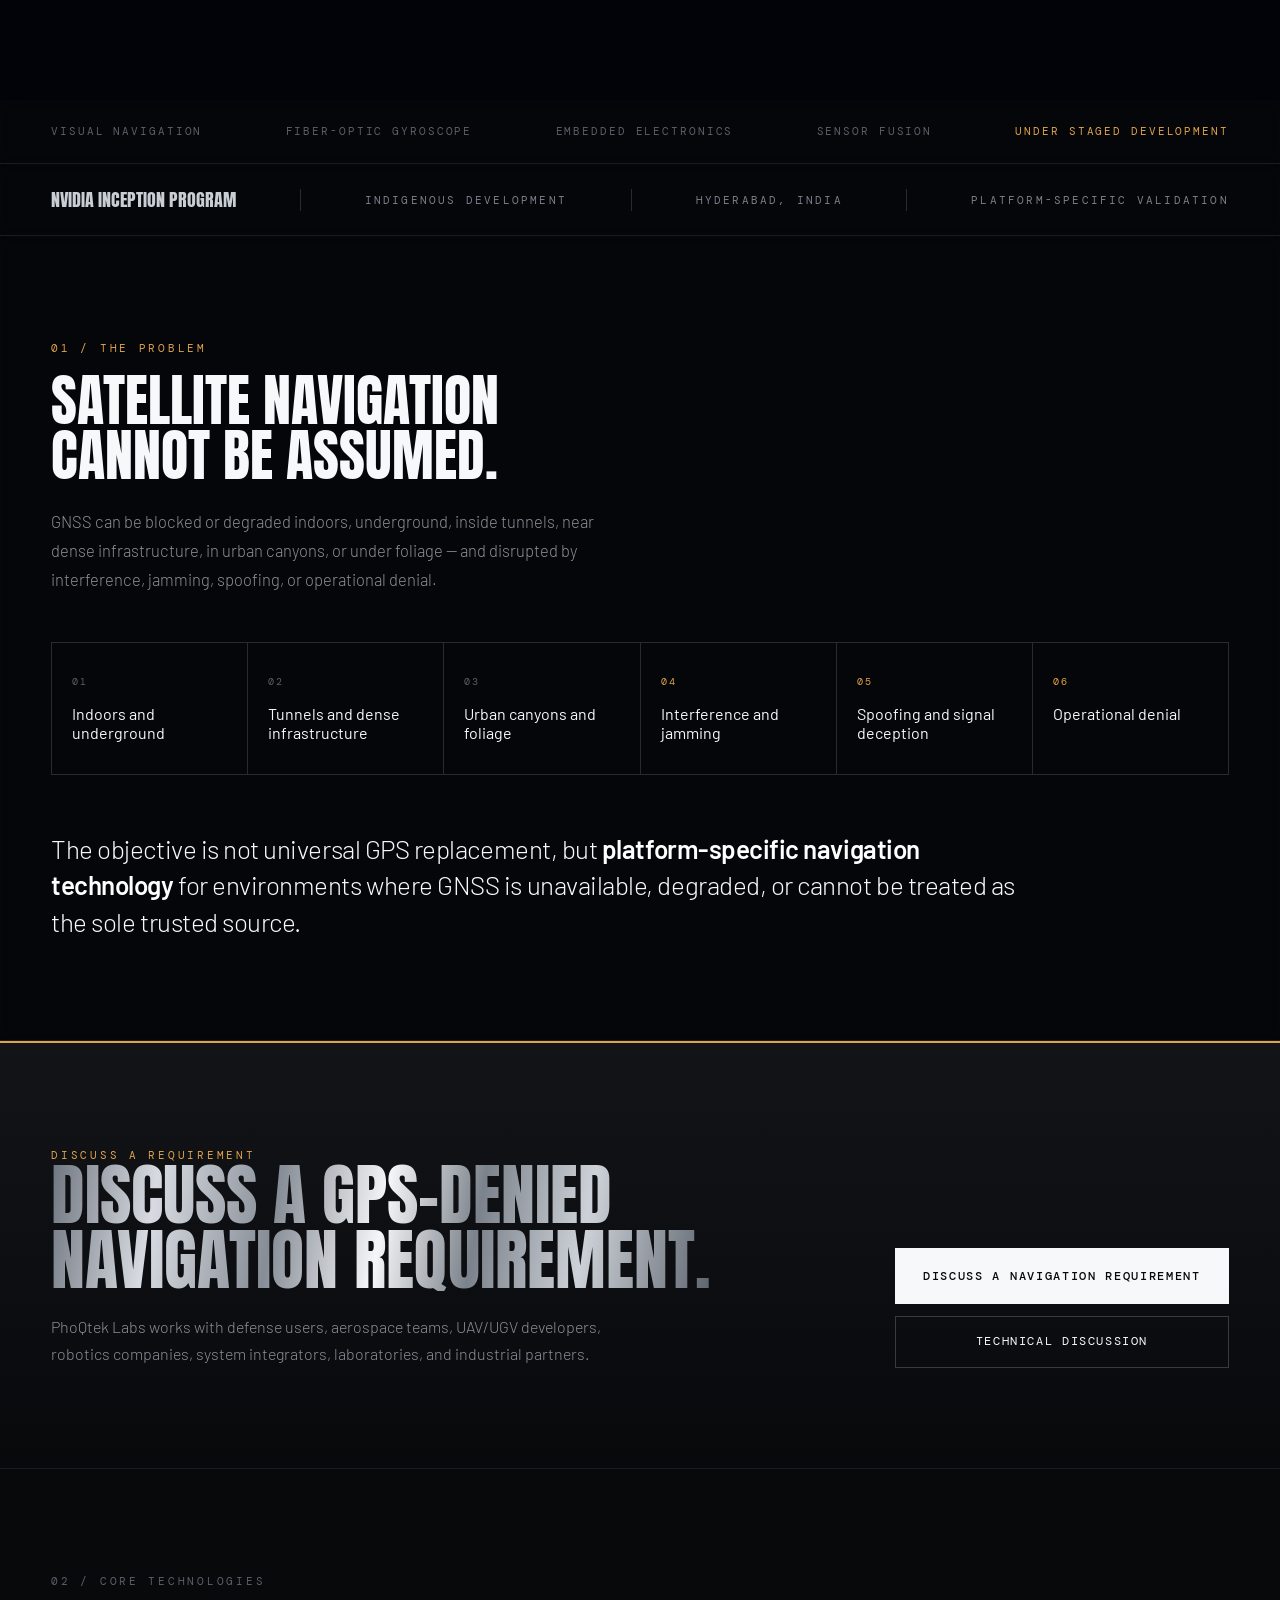
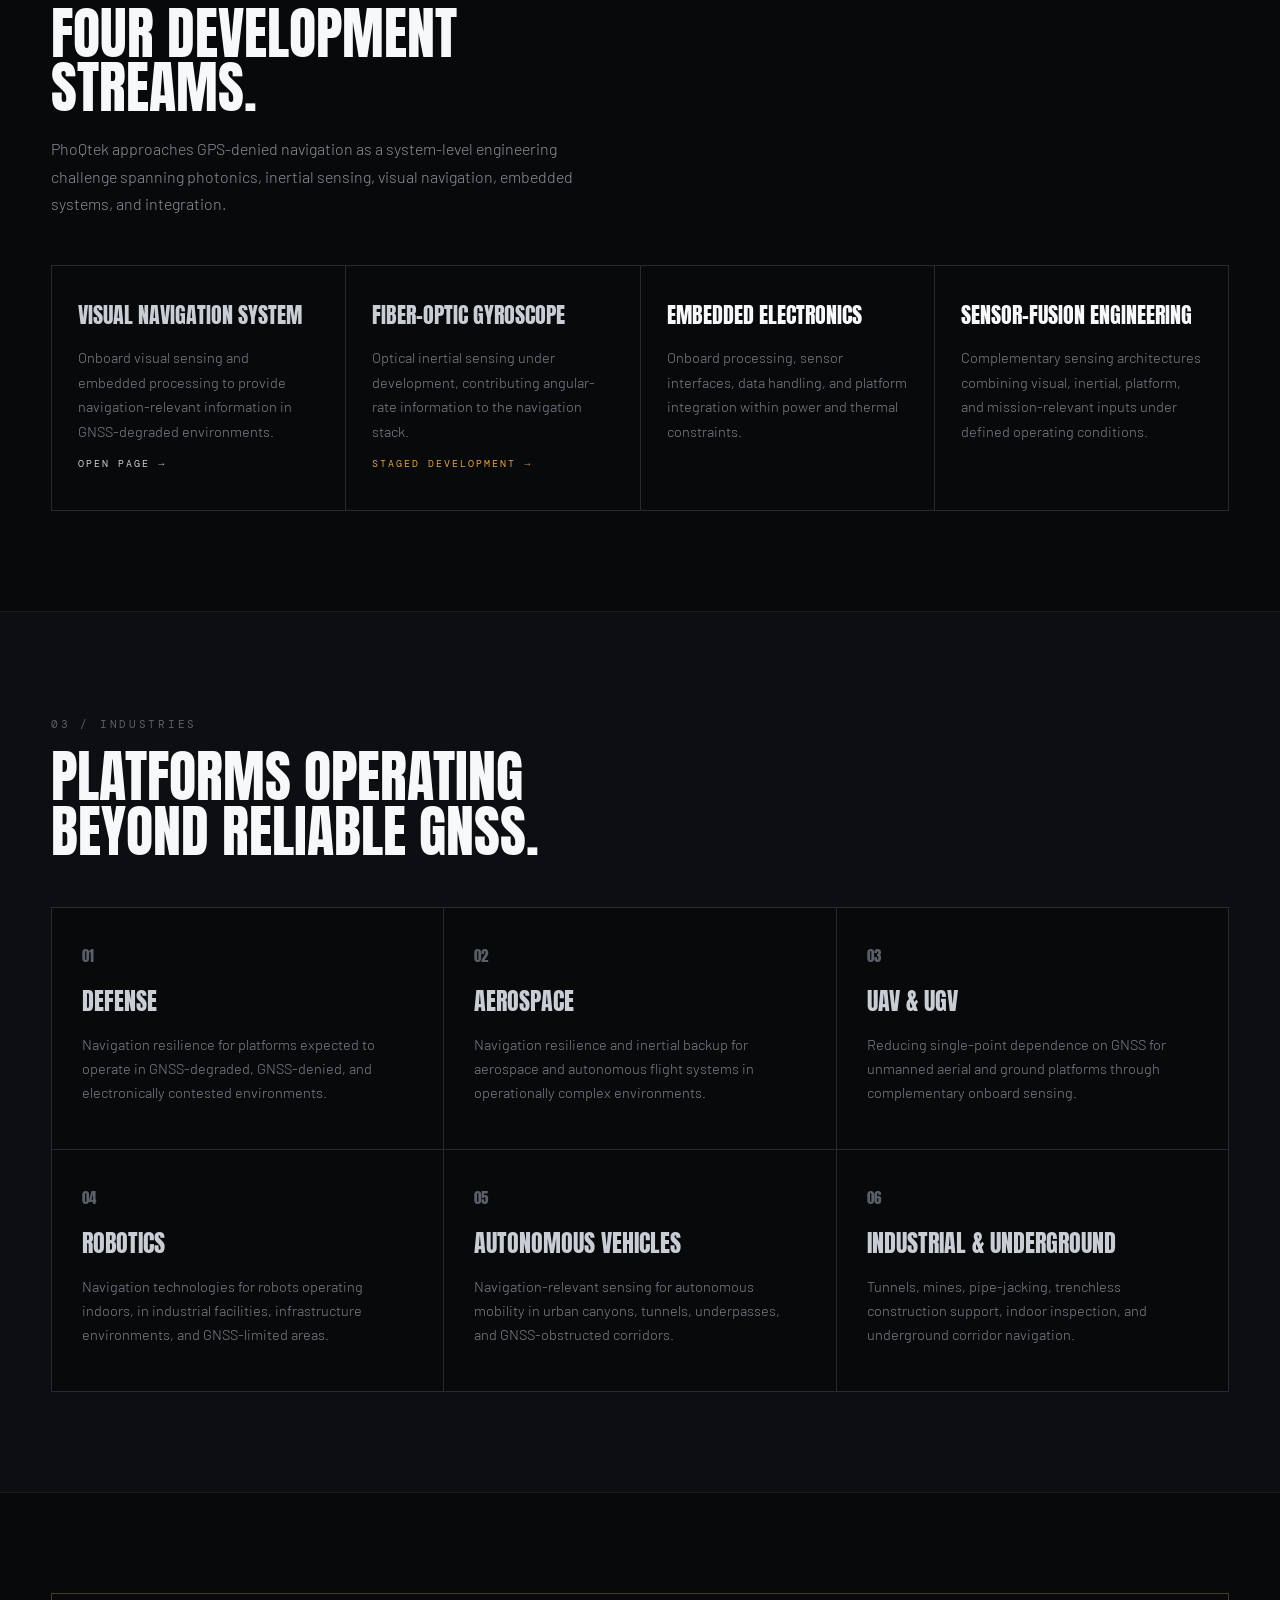
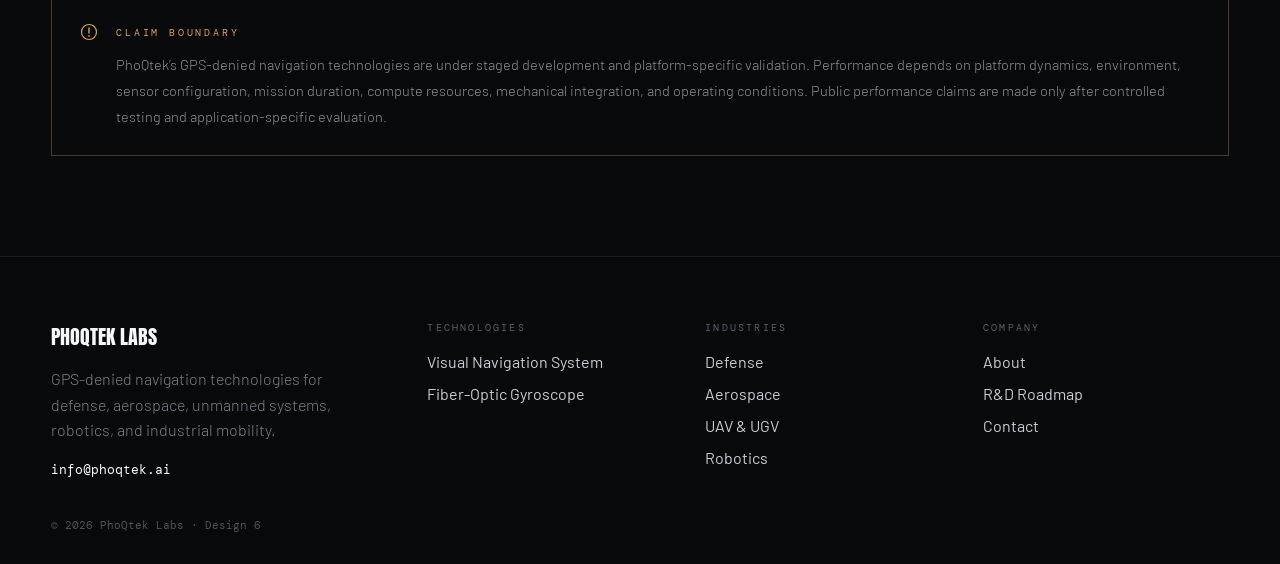
==== commit 1311ec51: "Keep the navbar solid and readable over the film. Frosted dark bar, white links, amber edge, so the " ====
--- a/index.html
+++ b/index.html
@@ -23,7 +23,7 @@
   <a class="brand" href="index.html">
     <svg width="20" height="20" viewBox="0 0 24 24" fill="none" aria-hidden="true"><circle cx="12" cy="12" r="10.2" stroke="currentColor" stroke-width="1.5"/><ellipse cx="12" cy="12" rx="4.2" ry="10.2" stroke="currentColor" opacity=".45" stroke-width="1.1"/><path d="M1.8 12h20.4" stroke="currentColor" opacity=".45" stroke-width="1.1"/><circle cx="12" cy="12" r="2.1" fill="currentColor"/></svg>
     <span class="anton" style="font-size:20px;">PhoQtek</span>
-    <span class="mono" style="font-size:9.5px; letter-spacing:.26em; color:var(--meta);">LABS</span>
+    <span class="mono" style="font-size:9.5px; letter-spacing:.26em;">LABS</span>
   </a>
   <nav>
     <div class="fly hide-sm"><span>Technologies</span>
--- a/css/site.css
+++ b/css/site.css
@@ -22,12 +22,21 @@
   display: flex; align-items: center; justify-content: space-between;
   gap: 16px; min-width: 0;
   padding: 0 var(--gutter); height: 76px;
-  background: linear-gradient(to bottom, rgba(8,9,11,.62), transparent);
-}
-header.is-solid, header.is-open { background: rgba(8,9,11,.92); border-bottom: 1px solid var(--line-soft); backdrop-filter: blur(10px); }
+  background: rgba(8,9,11,.92);
+  border-bottom: 1px solid rgba(224,162,74,.42);
+  backdrop-filter: blur(16px);
+  box-shadow: 0 12px 32px rgba(0,0,0,.45);
+}
+header.is-solid, header.is-open { background: rgba(8,9,11,.96); }
 .brand { display: flex; align-items: center; gap: 12px; color: var(--white); min-width: 0; flex-shrink: 0; margin-right: auto; }
+.brand .mono { color: var(--silver); }
 nav { display: flex; align-items: center; gap: 26px; min-width: 0; }
-nav a, nav span { font-family: "DM Mono", ui-monospace, monospace; font-size: 11px; letter-spacing: .14em; text-transform: uppercase; color: var(--silver); }
+nav a, nav span {
+  font-family: "DM Mono", ui-monospace, monospace;
+  font-size: 12px; letter-spacing: .12em; text-transform: uppercase;
+  color: var(--white);
+}
+nav a:hover, nav span:hover { color: var(--amber); }
 .fly { position: relative; }
 .fly:hover .fly-menu, .fly:focus-within .fly-menu { display: block; }
 .fly-menu { display: none; position: absolute; top: 100%; left: 0; min-width: 260px; padding-top: 12px; }
@@ -46,8 +55,8 @@
 .nav-cta .short { display: none; }
 .menu-btn {
   display: none; width: 38px; height: 38px; min-width: 38px; padding: 0;
-  margin-left: auto; flex-shrink: 0; box-sizing: border-box;
-  border: 1px solid var(--silver); background: transparent; color: var(--silver);
+  margin-left: 0; flex-shrink: 0; box-sizing: border-box;
+  border: 1px solid var(--white); background: transparent; color: var(--white);
   align-items: center; justify-content: center; flex-direction: column; gap: 6px;
   cursor: pointer; -webkit-appearance: none; appearance: none;
 }
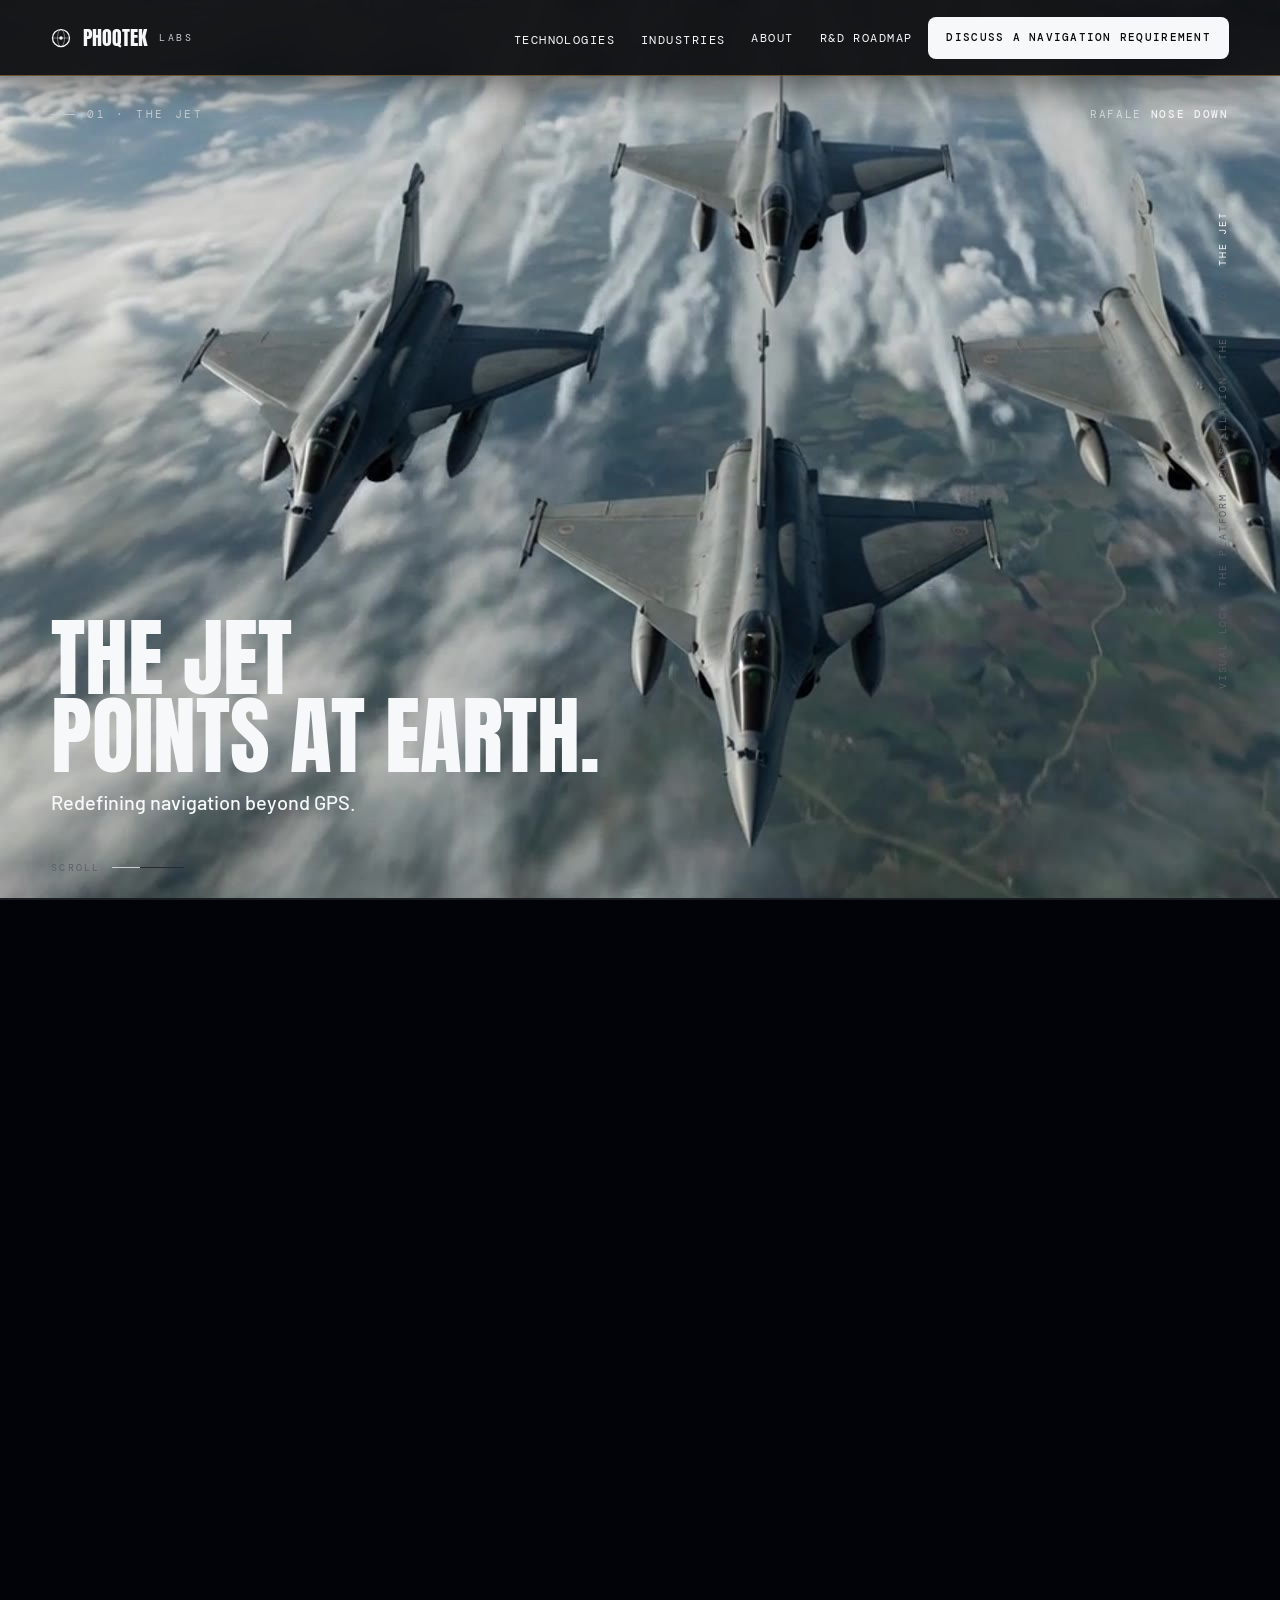
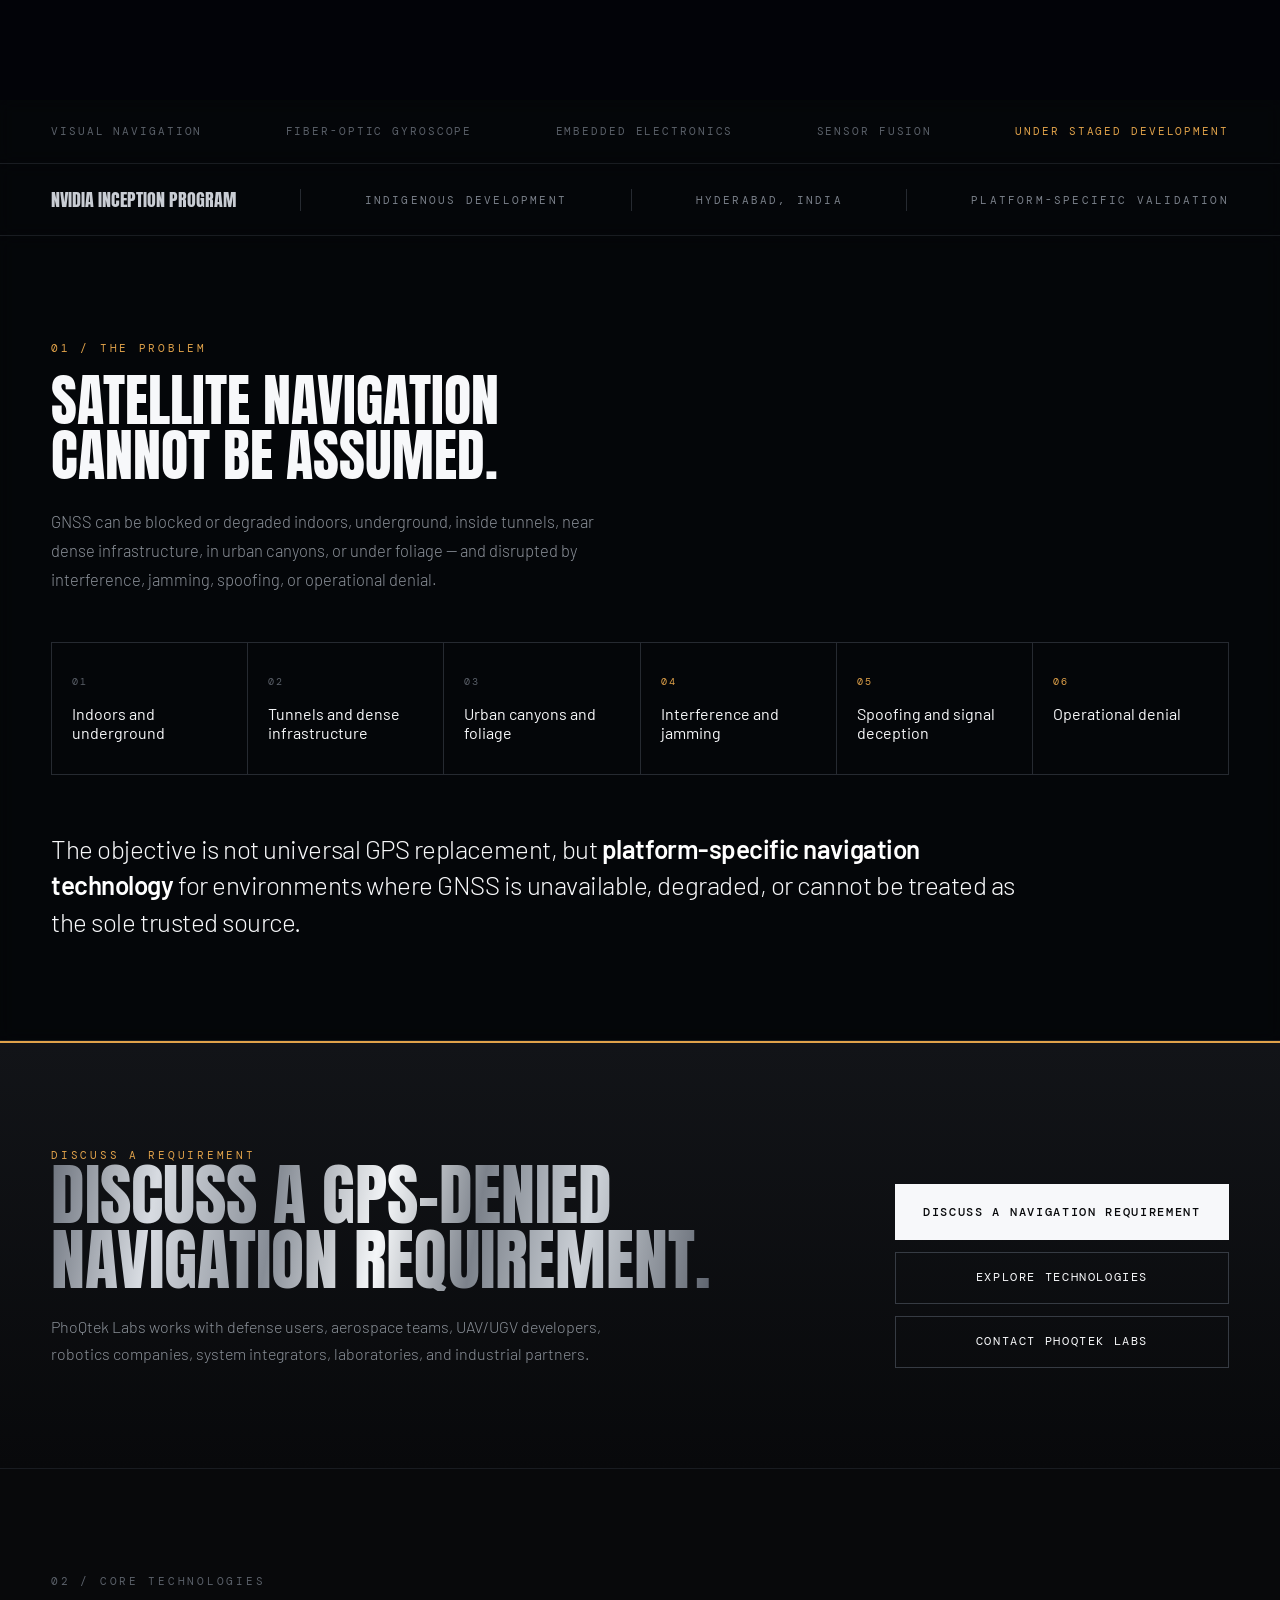
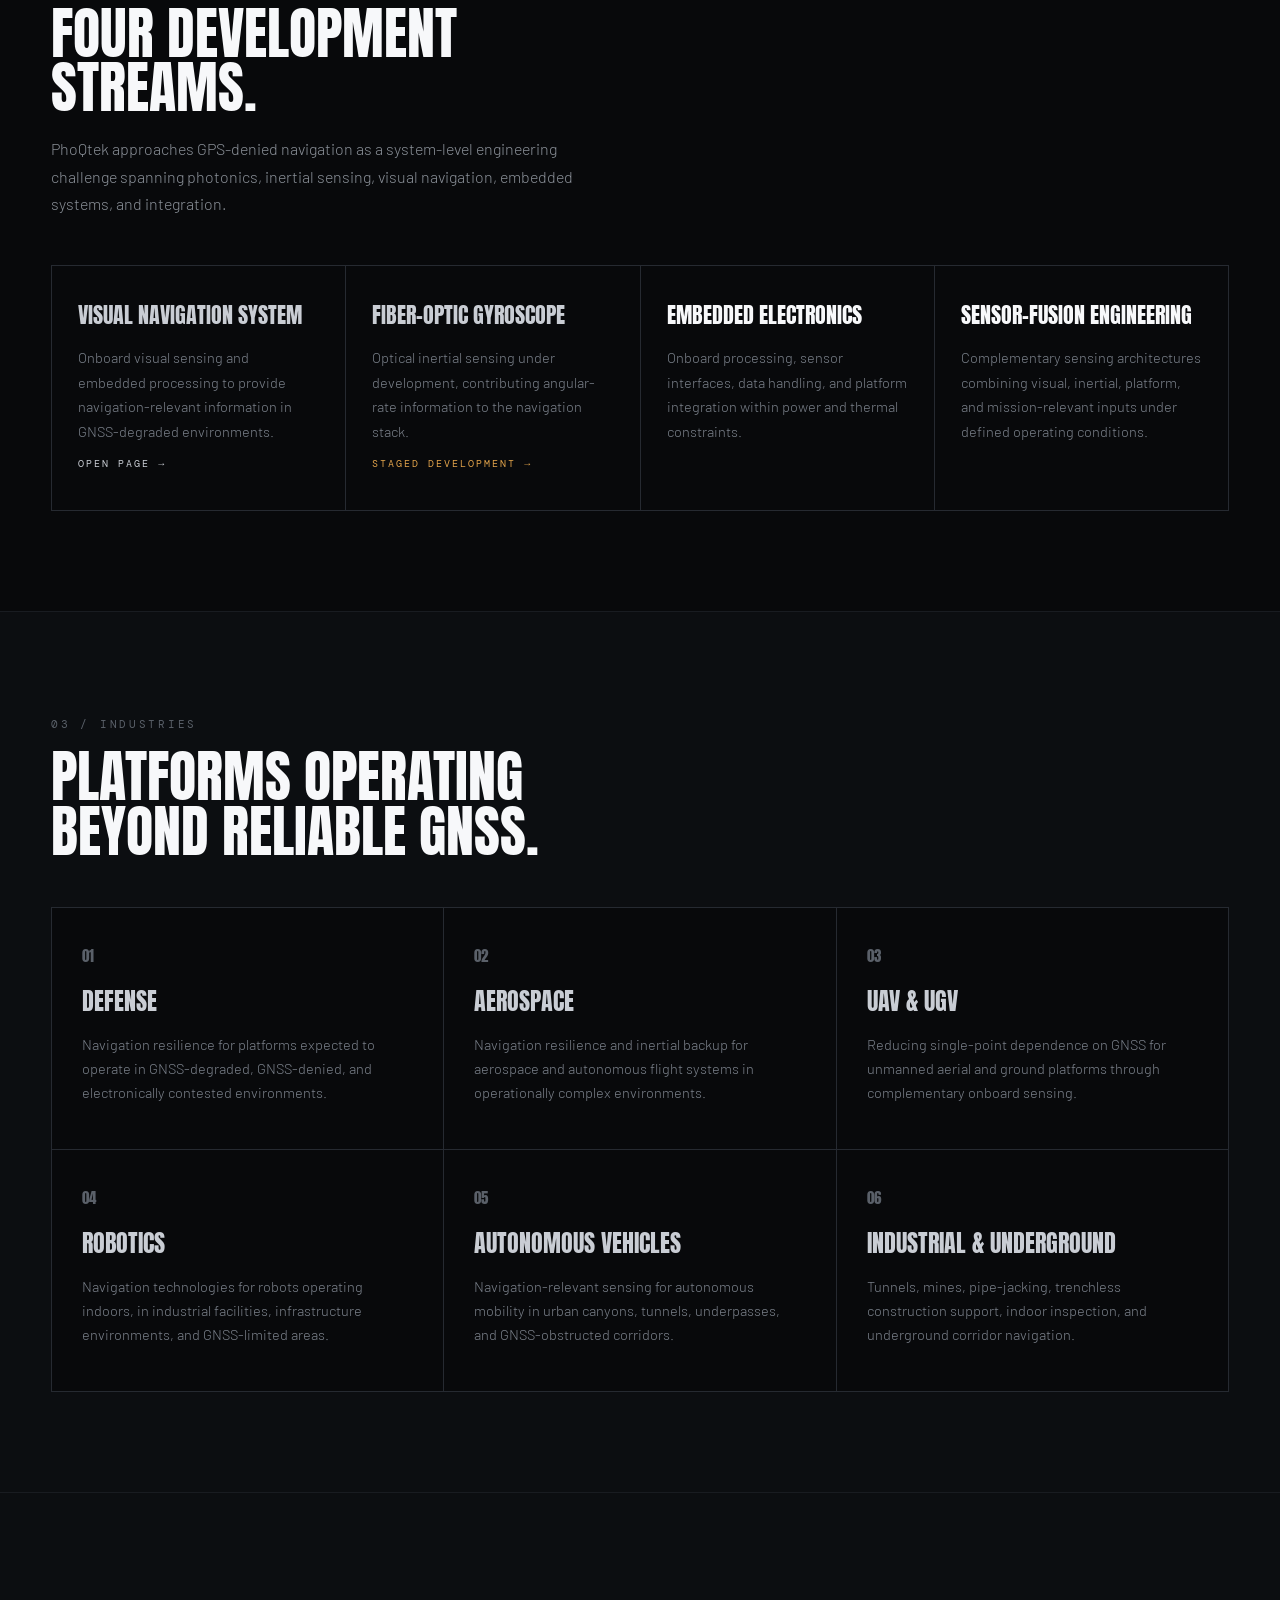
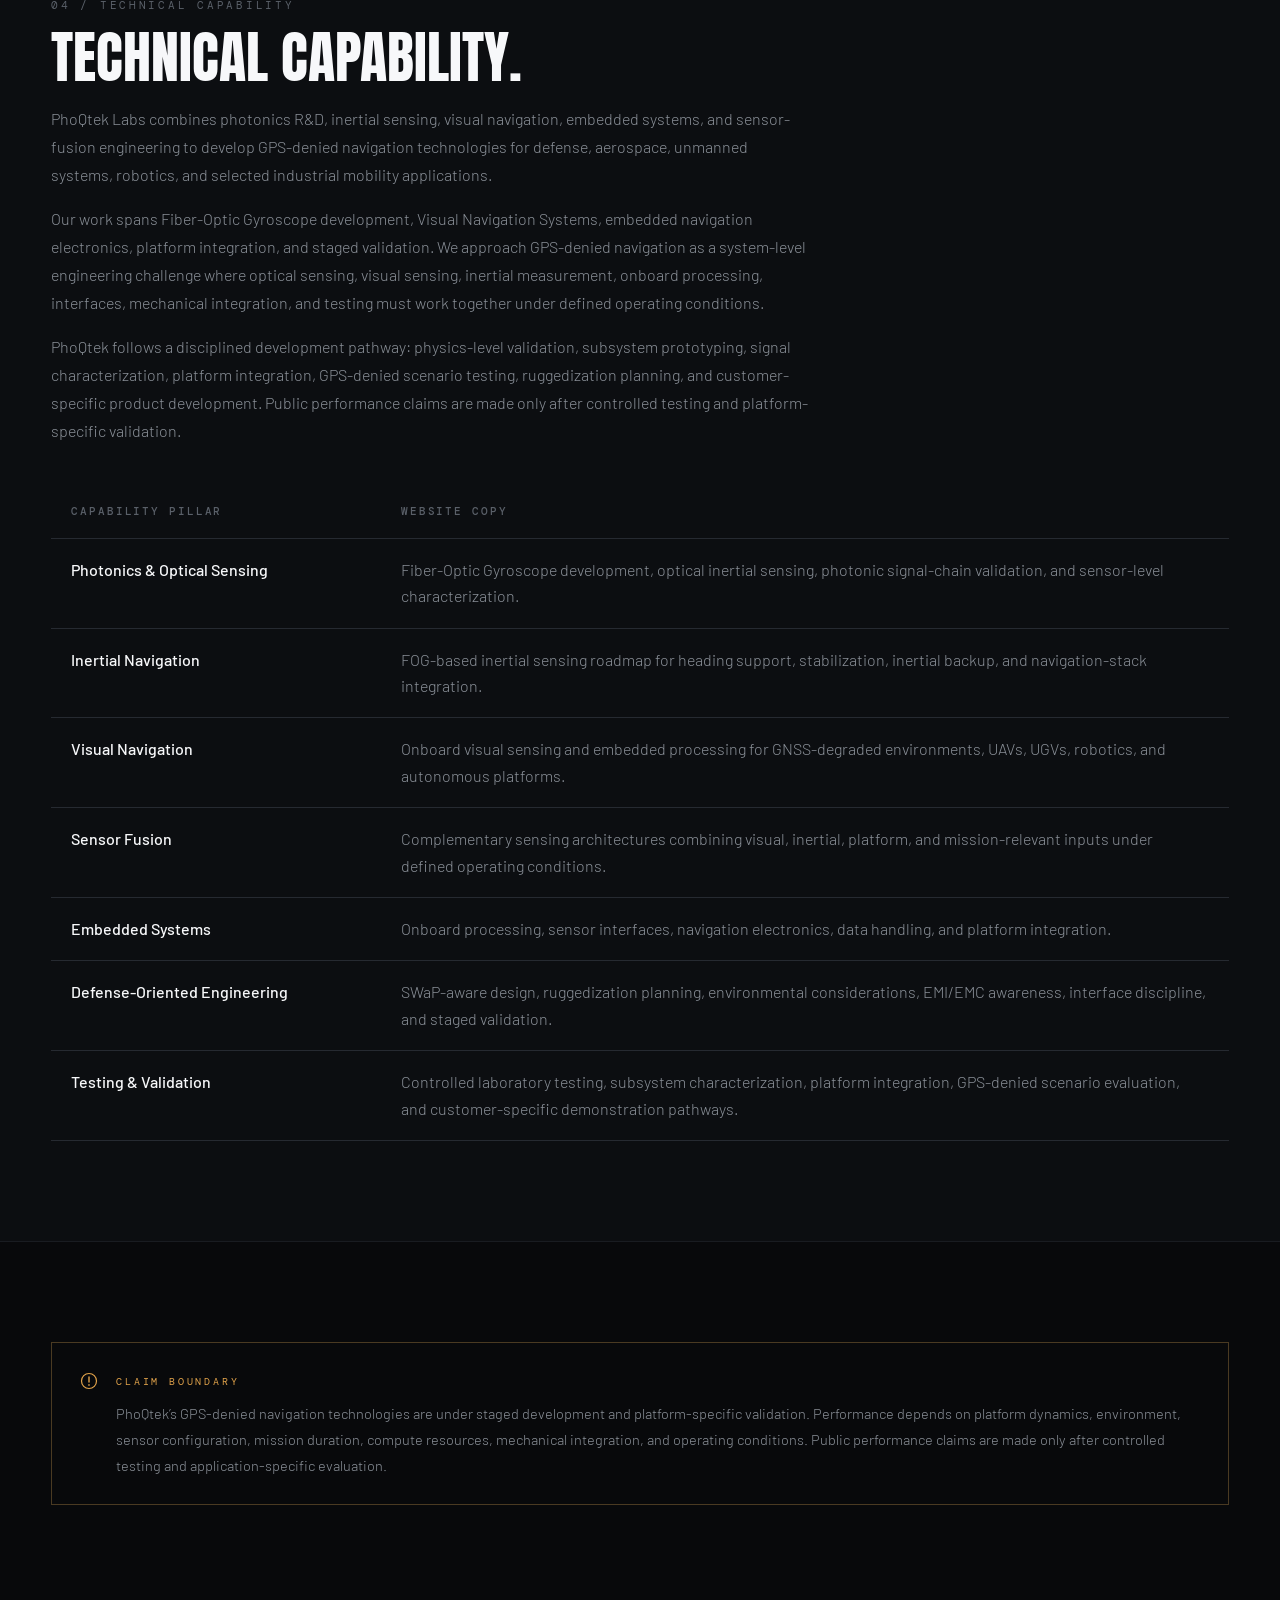
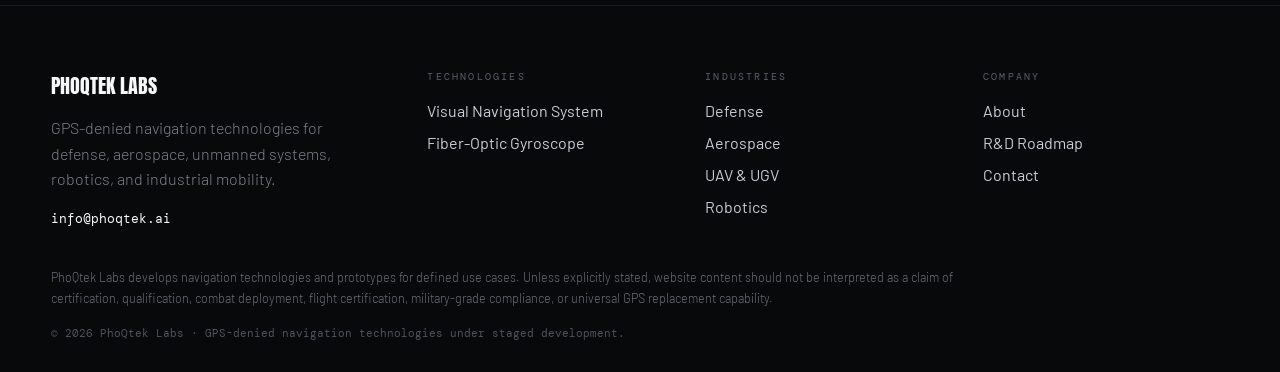
==== commit f5baeb71: "Fill the remaining content-document gaps. Add the footer claim boundary on every page, the technical" ====
--- a/index.html
+++ b/index.html
@@ -130,7 +130,8 @@
     </div>
     <div style="display:flex; flex-direction:column; gap:12px;">
       <a class="btn-solid" href="contact.html">Discuss a navigation requirement</a>
-      <a class="btn-line" href="https://phoqtek.ai/contact/">Technical discussion</a>
+      <a class="btn-line" href="#technologies">Explore technologies</a>
+      <a class="btn-line" href="contact.html">Contact PhoQtek Labs</a>
     </div>
   </div>
 </section>
@@ -174,6 +175,26 @@
   </div>
 </section>
 
+<section class="block" id="capability" style="background:var(--band);">
+  <span class="kicker">04 / Technical capability</span>
+  <h2 class="anton display">Technical capability.</h2>
+  <p style="margin-top:20px; max-width:760px; color:var(--body); font-weight:300; line-height:1.75;">PhoQtek Labs combines photonics R&amp;D, inertial sensing, visual navigation, embedded systems, and sensor-fusion engineering to develop GPS-denied navigation technologies for defense, aerospace, unmanned systems, robotics, and selected industrial mobility applications.</p>
+  <p style="margin-top:16px; max-width:760px; color:var(--body); font-weight:300; line-height:1.75;">Our work spans Fiber-Optic Gyroscope development, Visual Navigation Systems, embedded navigation electronics, platform integration, and staged validation. We approach GPS-denied navigation as a system-level engineering challenge where optical sensing, visual sensing, inertial measurement, onboard processing, interfaces, mechanical integration, and testing must work together under defined operating conditions.</p>
+  <p style="margin-top:16px; max-width:760px; color:var(--body); font-weight:300; line-height:1.75;">PhoQtek follows a disciplined development pathway: physics-level validation, subsystem prototyping, signal characterization, platform integration, GPS-denied scenario testing, ruggedization planning, and customer-specific product development. Public performance claims are made only after controlled testing and platform-specific validation.</p>
+  <table class="cap-table">
+    <thead><tr><th>Capability pillar</th><th>Website copy</th></tr></thead>
+    <tbody>
+      <tr><td>Photonics &amp; Optical Sensing</td><td>Fiber-Optic Gyroscope development, optical inertial sensing, photonic signal-chain validation, and sensor-level characterization.</td></tr>
+      <tr><td>Inertial Navigation</td><td>FOG-based inertial sensing roadmap for heading support, stabilization, inertial backup, and navigation-stack integration.</td></tr>
+      <tr><td>Visual Navigation</td><td>Onboard visual sensing and embedded processing for GNSS-degraded environments, UAVs, UGVs, robotics, and autonomous platforms.</td></tr>
+      <tr><td>Sensor Fusion</td><td>Complementary sensing architectures combining visual, inertial, platform, and mission-relevant inputs under defined operating conditions.</td></tr>
+      <tr><td>Embedded Systems</td><td>Onboard processing, sensor interfaces, navigation electronics, data handling, and platform integration.</td></tr>
+      <tr><td>Defense-Oriented Engineering</td><td>SWaP-aware design, ruggedization planning, environmental considerations, EMI/EMC awareness, interface discipline, and staged validation.</td></tr>
+      <tr><td>Testing &amp; Validation</td><td>Controlled laboratory testing, subsystem characterization, platform integration, GPS-denied scenario evaluation, and customer-specific demonstration pathways.</td></tr>
+    </tbody>
+  </table>
+</section>
+
 <section class="block">
   <div class="claim">
     <svg width="18" height="18" viewBox="0 0 18 18" fill="none" aria-hidden="true" style="flex-shrink:0; margin-top:3px;"><circle cx="9" cy="9" r="7.5" stroke="#E0A24A" stroke-width="1.2"/><path d="M9 5v5M9 12.6v.6" stroke="#E0A24A" stroke-width="1.4" stroke-linecap="round"/></svg>
@@ -204,7 +225,8 @@
       <p style="margin-top:12px; line-height:2;"><a href="about.html">About</a><br><a href="roadmap.html">R&amp;D Roadmap</a><br><a href="contact.html">Contact</a></p>
     </div>
   </div>
-  <p class="mono" style="margin-top:40px; font-size:11px; color:#4E545C;">© 2026 PhoQtek Labs · Design 6</p>
+  <p class="foot-claim">PhoQtek Labs develops navigation technologies and prototypes for defined use cases. Unless explicitly stated, website content should not be interpreted as a claim of certification, qualification, combat deployment, flight certification, military-grade compliance, or universal GPS replacement capability.</p>
+  <p class="mono foot-copy">© 2026 PhoQtek Labs · GPS-denied navigation technologies under staged development.</p>
 </footer>
 <script src="js/site.js"></script>
 </body>
--- a/css/site.css
+++ b/css/site.css
@@ -26,10 +26,38 @@
   border-bottom: 1px solid rgba(224,162,74,.42);
   backdrop-filter: blur(16px);
   box-shadow: 0 12px 32px rgba(0,0,0,.45);
-}
-header.is-solid, header.is-open { background: rgba(8,9,11,.96); }
+  border-radius: 0;
+  transition: top .4s cubic-bezier(.22,1,.36,1), left .4s cubic-bezier(.22,1,.36,1), right .4s cubic-bezier(.22,1,.36,1), width .4s cubic-bezier(.22,1,.36,1), height .4s cubic-bezier(.22,1,.36,1), padding .4s cubic-bezier(.22,1,.36,1), border-radius .4s cubic-bezier(.22,1,.36,1), transform .4s cubic-bezier(.22,1,.36,1), background .3s ease, box-shadow .4s ease;
+}
+header.is-solid {
+  top: 12px;
+  left: 50%;
+  right: auto;
+  width: min(1320px, calc(100% - 48px));
+  transform: translateX(-50%);
+  height: 72px;
+  padding: 0 22px 0 26px;
+  border-radius: 999px;
+  background: rgba(8,9,11,.94);
+  border: 1px solid rgba(224,162,74,.5);
+  box-shadow: 0 16px 40px rgba(0,0,0,.5);
+}
+header.is-open {
+  top: 0; left: 0; right: 0;
+  width: auto;
+  transform: none;
+  height: 76px;
+  padding: 0 var(--gutter);
+  border-radius: 0;
+  background: rgba(8,9,11,.96);
+}
 .brand { display: flex; align-items: center; gap: 12px; color: var(--white); min-width: 0; flex-shrink: 0; margin-right: auto; }
-.brand .mono { color: var(--silver); }
+.brand svg { transition: width .3s ease, height .3s ease; }
+.brand .anton { transition: font-size .3s ease; }
+.brand .mono { color: var(--silver); transition: opacity .25s ease, width .3s ease; }
+header.is-solid .brand .anton { font-size: 18px !important; }
+header.is-solid nav { gap: 16px; }
+header.is-solid .nav-cta { height: 40px; padding: 0 16px; border-radius: 999px; }
 nav { display: flex; align-items: center; gap: 26px; min-width: 0; }
 nav a, nav span {
   font-family: "DM Mono", ui-monospace, monospace;
@@ -50,6 +78,8 @@
   background: var(--white); color: var(--bg); font-weight: 500;
   font-family: "DM Mono", ui-monospace, monospace; font-size: 10.5px;
   letter-spacing: .12em; text-transform: uppercase;
+  border-radius: 8px;
+  transition: height .3s ease, padding .3s ease, font-size .3s ease, border-radius .3s ease;
 }
 .nav-cta:hover { color: var(--bg); opacity: .92; }
 .nav-cta .short { display: none; }
@@ -63,6 +93,8 @@
 .menu-btn span { display: block; width: 14px; height: 1px; background: currentColor; transition: transform .2s ease; }
 .menu-btn[aria-expanded="true"] span:first-child { transform: translateY(3.5px) rotate(45deg); }
 .menu-btn[aria-expanded="true"] span:last-child { transform: translateY(-3.5px) rotate(-45deg); }
+header.is-solid + .mobile-nav { inset: 76px 12px 12px; border-radius: 24px; }
+header.is-open + .mobile-nav { inset: 76px 0 0 0; border-radius: 0; }
 .mobile-nav {
   display: none; position: fixed; inset: 76px 0 0 0; z-index: 49;
   background: rgba(8,9,11,.97); padding: 12px var(--gutter) 48px;
@@ -195,7 +227,7 @@
 .grid-3 > * { background: var(--bg); padding: 36px 30px 44px; }
 .claim { display: flex; gap: 18px; border: 1px solid var(--amber-line); padding: 26px 28px; }
 .btn-solid, .btn-line { display: inline-flex; align-items: center; justify-content: center; height: 52px; padding: 0 26px; max-width: 100%; font-family: "DM Mono", ui-monospace, monospace; font-size: 11.5px; letter-spacing: .14em; text-transform: uppercase; }
-.btn-solid { background: var(--white); color: var(--bg); font-weight: 500; }
+.btn-solid { background: var(--white); color: var(--bg); font-weight: 500; border: 0; cursor: pointer; }
 .btn-solid:hover { color: var(--bg); opacity: .9; }
 .btn-line { border: 1px solid #363B43; color: var(--white); }
 .cta-row { display: flex; align-items: flex-end; justify-content: space-between; gap: 48px; flex-wrap: wrap; }
@@ -209,6 +241,59 @@
 .cta-band .btn-solid { height: 56px; padding: 0 28px; font-size: 12px; }
 footer { padding: 64px var(--gutter) 32px; }
 .foot-grid { display: grid; grid-template-columns: 1.4fr 1fr 1fr 1fr; gap: 32px; }
+.foot-claim {
+  margin-top: 40px; max-width: 920px;
+  font-size: 12.5px; line-height: 1.7; font-weight: 300; color: #6A7078;
+}
+.foot-copy { margin-top: 16px; font-size: 11px; color: #4E545C; }
+.cap-table { width: 100%; border-collapse: collapse; margin-top: 40px; }
+.cap-table th, .cap-table td {
+  text-align: left; vertical-align: top;
+  padding: 18px 20px; border-bottom: 1px solid var(--line);
+  font-weight: 300; line-height: 1.65;
+}
+.cap-table th {
+  font-family: "DM Mono", ui-monospace, monospace;
+  font-size: 10.5px; letter-spacing: .18em; text-transform: uppercase;
+  color: var(--meta); font-weight: 500;
+}
+.cap-table td:first-child {
+  width: 28%; color: var(--white); font-weight: 500;
+}
+.cap-table td:last-child { color: var(--body); }
+.use-list {
+  display: grid; grid-template-columns: 1fr 1fr;
+  gap: 10px 40px; margin-top: 28px; padding: 0; list-style: none;
+}
+.use-list li {
+  position: relative; padding-left: 16px;
+  color: var(--body); font-weight: 300; line-height: 1.55; font-size: 15px;
+}
+.use-list li::before {
+  content: ""; position: absolute; left: 0; top: .62em;
+  width: 6px; height: 1px; background: var(--amber);
+}
+.inq {
+  display: grid; grid-template-columns: 1fr 1fr; gap: 16px 20px; margin-top: 36px;
+}
+.inq .full { grid-column: 1 / -1; }
+.inq label {
+  display: flex; flex-direction: column; gap: 8px;
+  font-family: "DM Mono", ui-monospace, monospace;
+  font-size: 10px; letter-spacing: .16em; text-transform: uppercase; color: var(--meta);
+}
+.inq input, .inq select, .inq textarea {
+  width: 100%; box-sizing: border-box;
+  background: #0C0E11; color: var(--white);
+  border: 1px solid var(--line); padding: 12px 14px;
+  font-family: Barlow, "Helvetica Neue", Helvetica, sans-serif;
+  font-size: 15px; font-weight: 300;
+}
+.inq textarea { min-height: 120px; resize: vertical; }
+.inq input:focus, .inq select:focus, .inq textarea:focus {
+  outline: none; border-color: var(--amber);
+}
+.cta-pair { display: flex; gap: 12px; flex-wrap: wrap; margin-top: 36px; }
 .page-hero { position: relative; min-height: 52vh; display: flex; align-items: flex-end; padding: 140px var(--gutter) 56px; overflow: hidden; }
 .page-hero img { position: absolute; inset: 0; width: 100%; height: 100%; object-fit: cover; }
 .page-hero .shade { position: absolute; inset: 0; background: linear-gradient(to top, #08090B 0%, rgba(8,9,11,.45) 55%, rgba(8,9,11,.35) 100%); }
@@ -220,7 +305,7 @@
   .runway { height: 880vh; }
   .pin, .pin.tall { height: 220vh; }
   .acts { display: none; }
-  .grid-6, .grid-4, .grid-3, .foot-grid { grid-template-columns: 1fr 1fr; }
+  .grid-6, .grid-4, .grid-3, .foot-grid, .use-list, .inq { grid-template-columns: 1fr 1fr; }
   .hud { padding: 100px var(--gutter) 72px; }
   .hud-top { flex-direction: column; align-items: flex-start; gap: 10px; }
   .status { text-align: left; }
@@ -230,9 +315,13 @@
   .nav-cta { height: 40px; padding: 0 12px; font-size: 9.5px; letter-spacing: .08em; }
   .nav-cta .full { display: none; }
   .nav-cta .short { display: inline; }
-}
-@media (max-width: 620px) { .grid-6, .grid-4, .grid-3, .foot-grid { grid-template-columns: 1fr; } }
+  header.is-solid { top: 8px; width: calc(100% - 20px); height: 68px; padding: 0 12px 0 16px; }
+}
+@media (max-width: 620px) {
+  .grid-6, .grid-4, .grid-3, .foot-grid, .use-list, .inq { grid-template-columns: 1fr; }
+}
 @media (prefers-reduced-motion: reduce) {
   .pin, .pin.tall { height: 100vh; }
   .scroll-cue .bar i { animation: none; }
-}
+  header { transition: none; }
+}
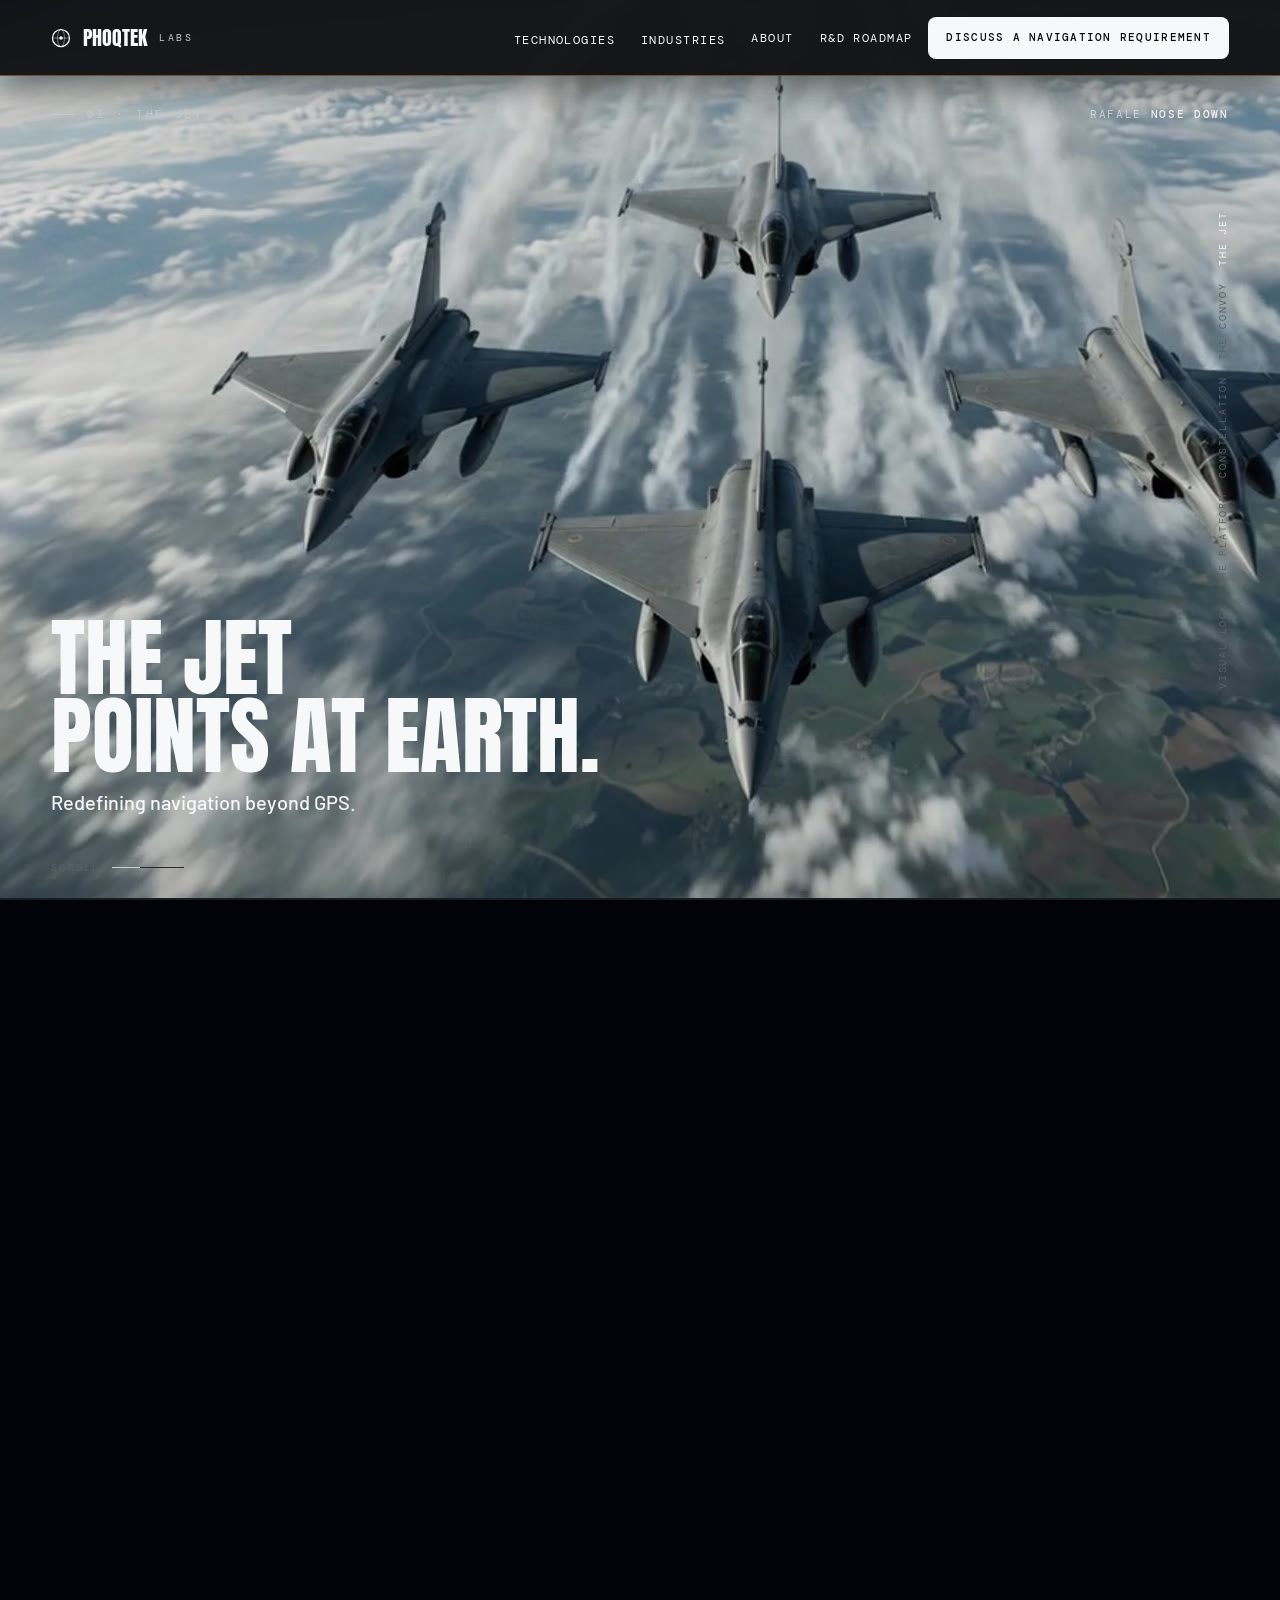
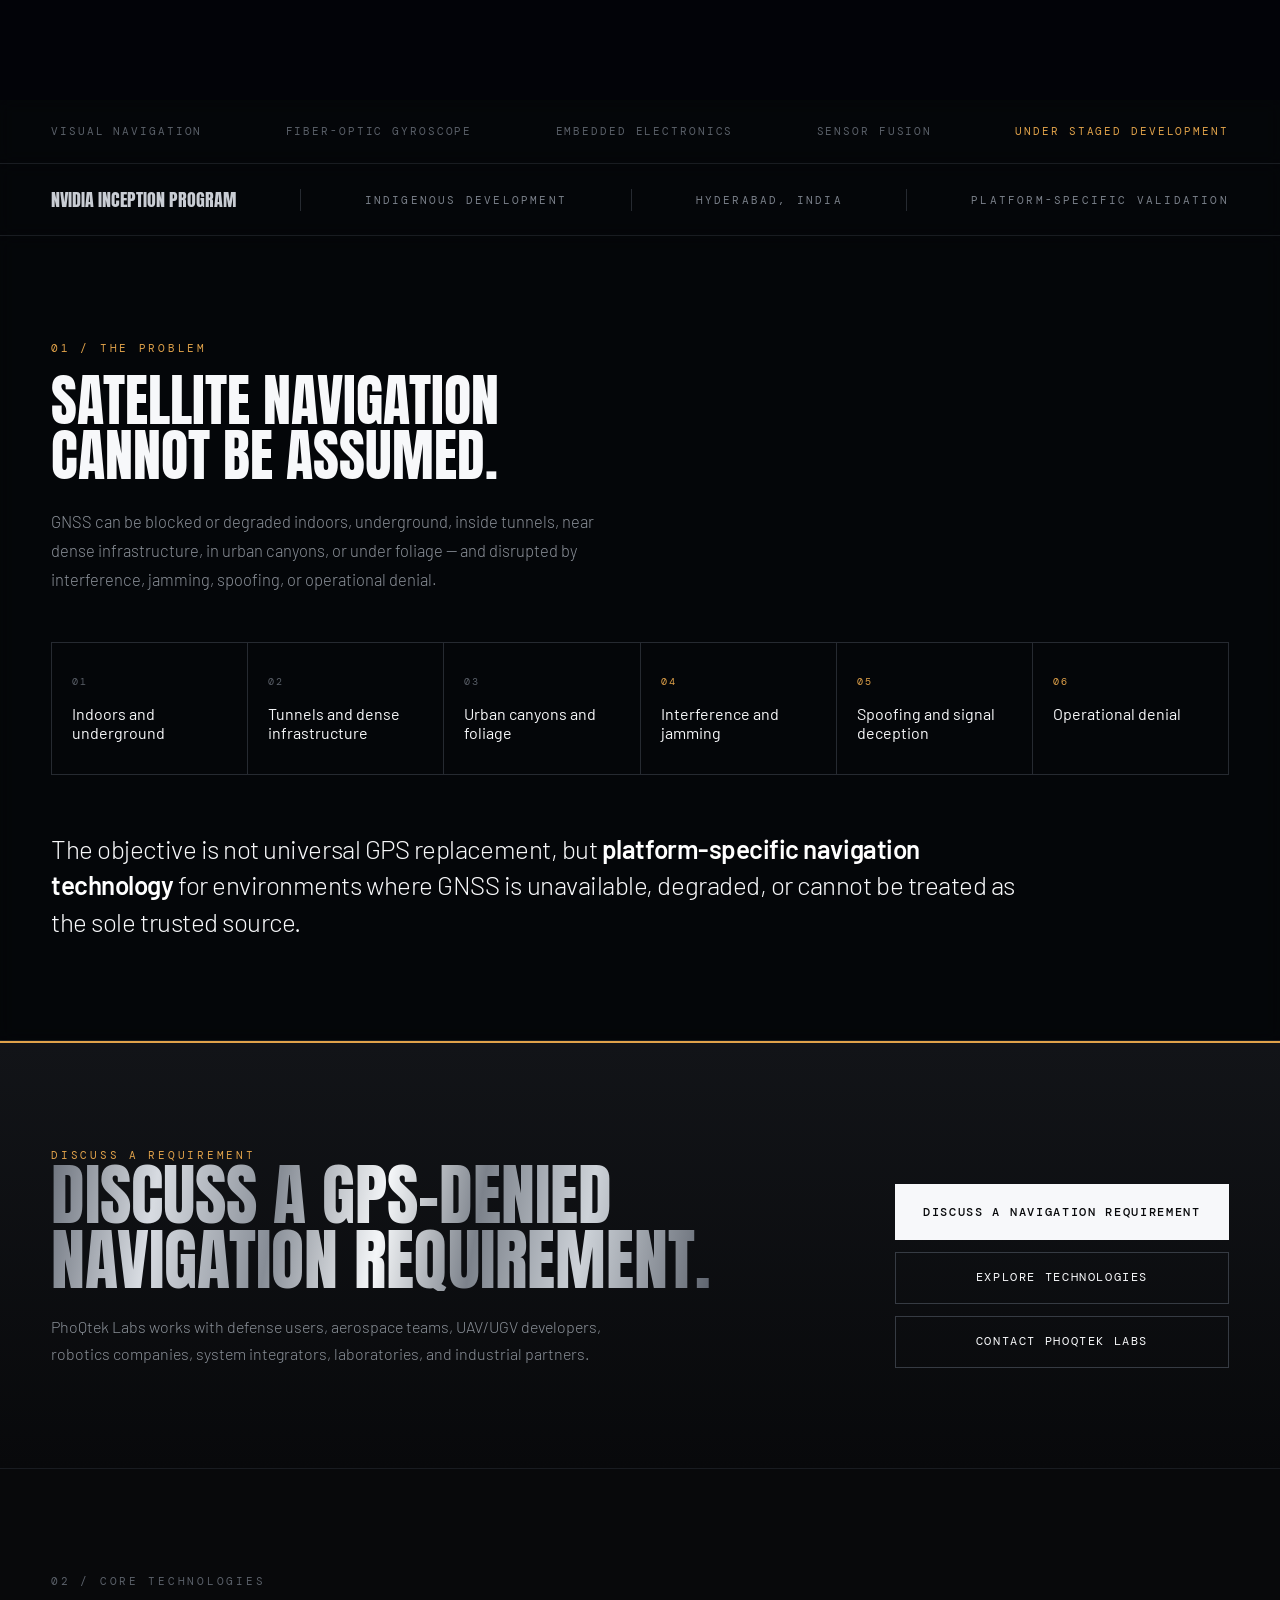
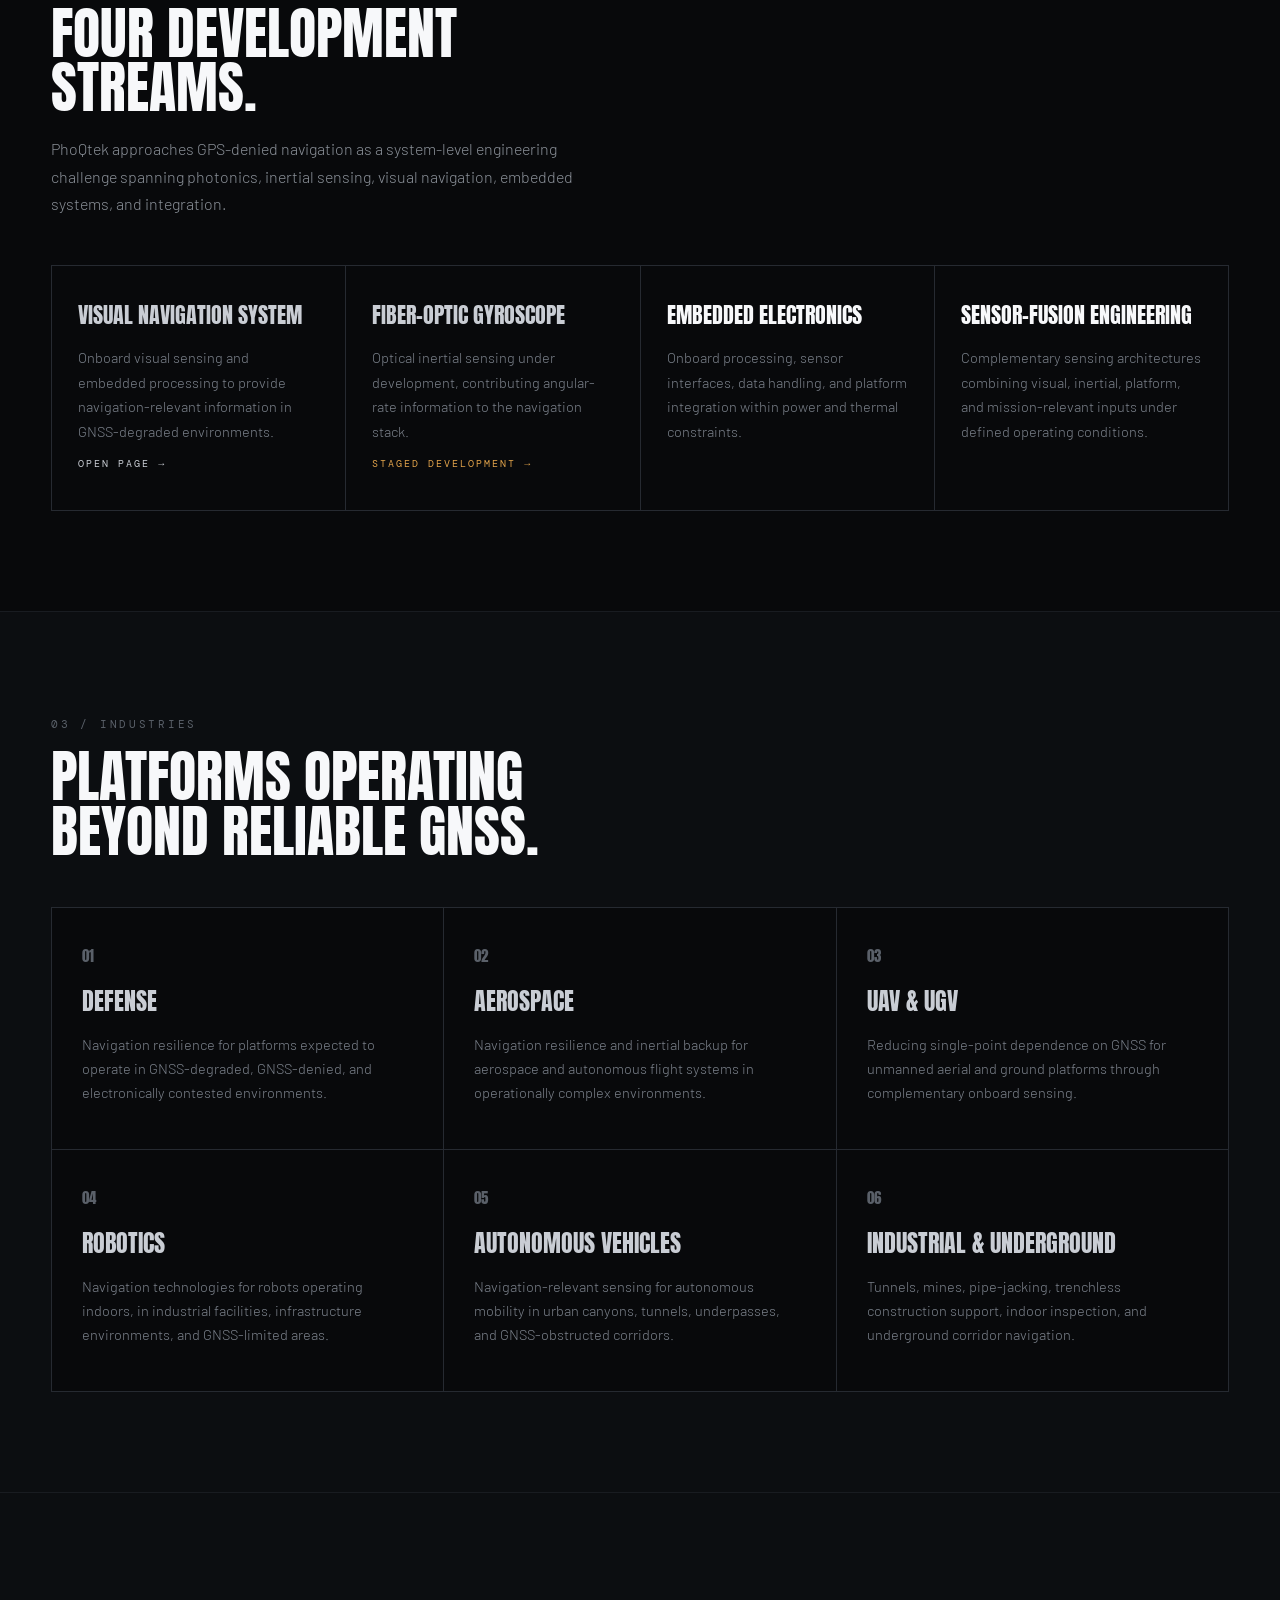
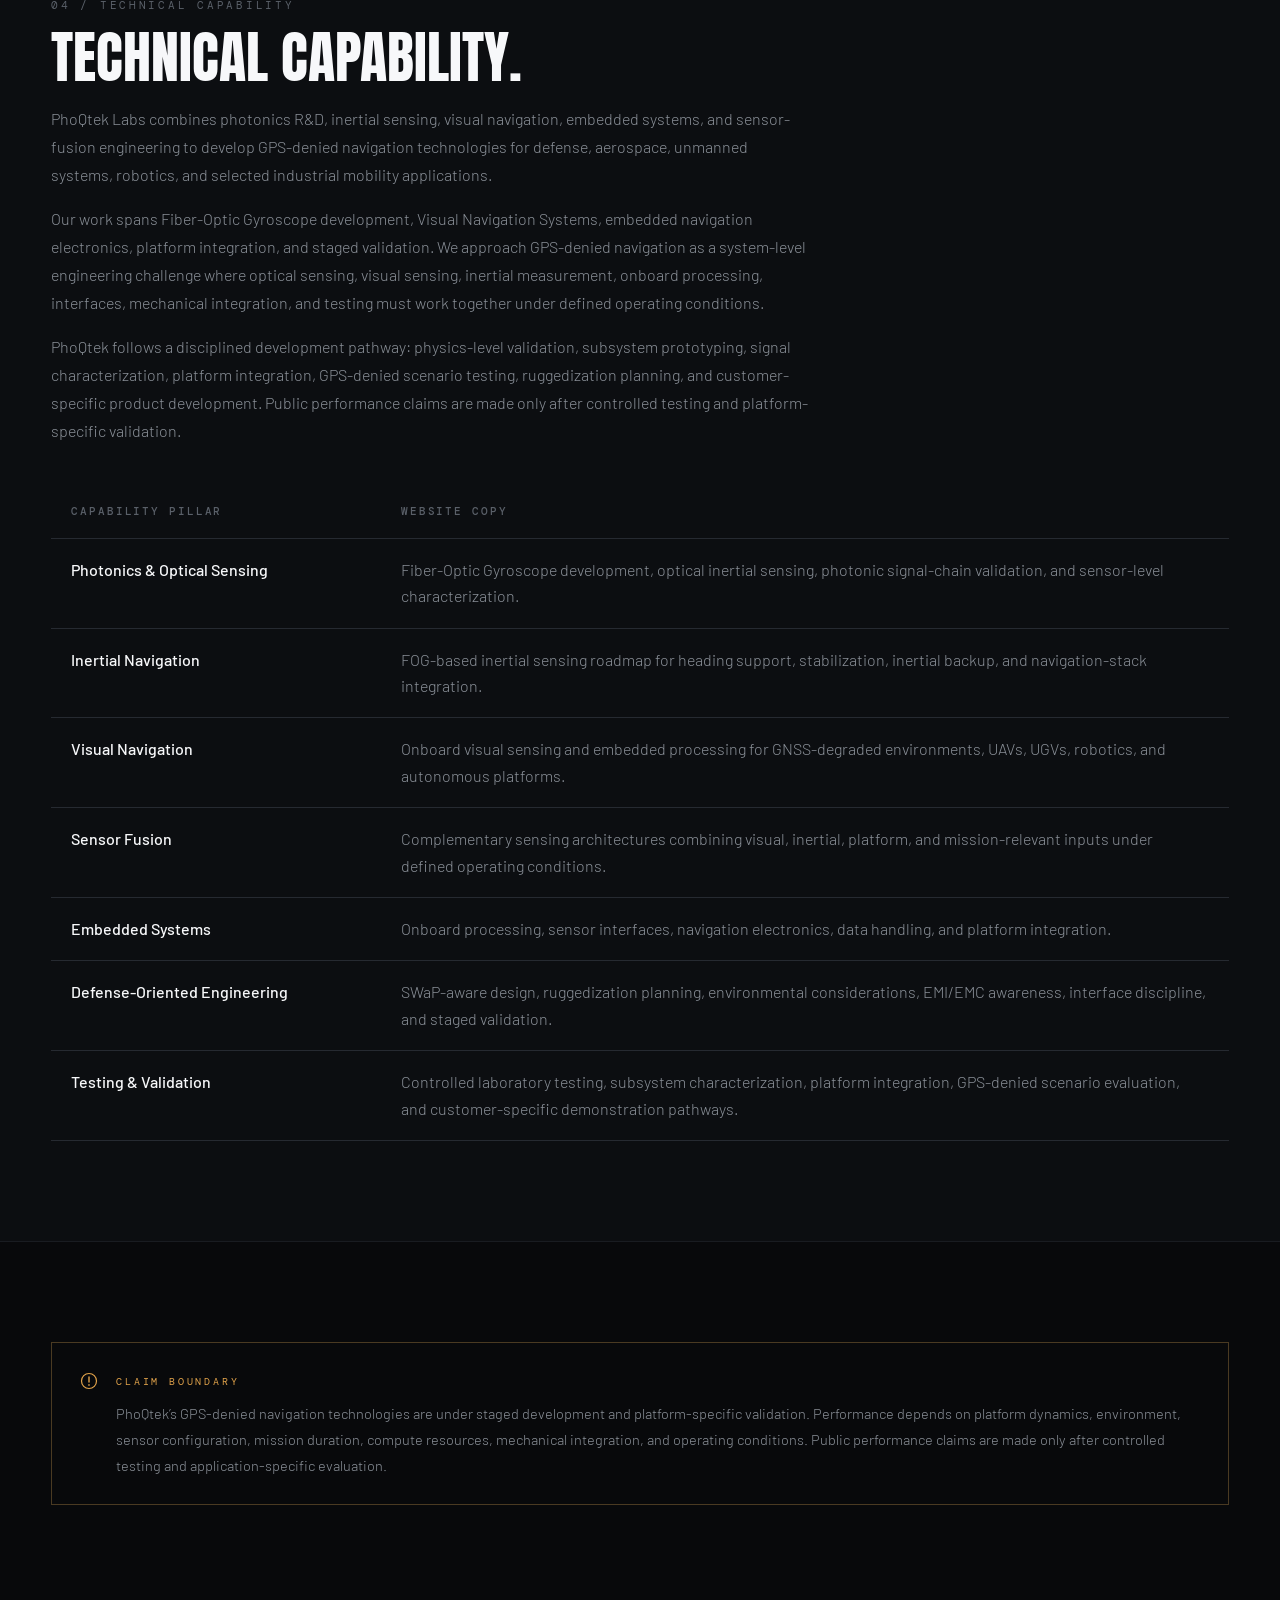
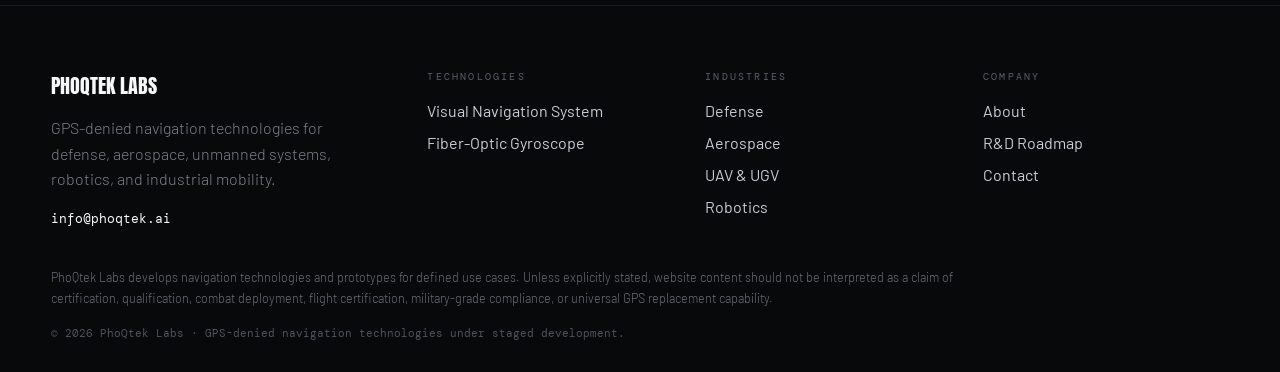
==== commit b84de536: "Restyle the constellation film to a StarMind-like orbital satellite. Replace the India-night GPS cub" ====
--- a/index.html
+++ b/index.html
@@ -73,7 +73,7 @@
         <div class="copy-card" data-copy="2"><h2 class="anton">The platform<br>keeps moving.</h2><p class="sub">Ground vehicles keep moving when GNSS cannot be treated as the sole trusted source.</p></div>
         <div class="copy-card" data-copy="3"><h2 class="anton">The convoy<br>holds the pass.</h2><p class="sub">High terrain. Ice. Fusion keeps a path.</p></div>
         <div class="copy-card" data-copy="4"><h2 class="anton metal-text">Obstructed.<br>Spoofed.<br>Denied.</h2><p class="sub">The constellation is a machine assembling in orbit. It is the first thing to go.</p></div>
-        <div class="copy-card" data-copy="5"><h2 class="anton">The sky has<br>gone silent.</h2><p class="sub">White buses lock into the plane. The platform cannot treat them as the sole trusted source.</p></div>
+        <div class="copy-card" data-copy="5"><h2 class="anton">The sky has<br>gone silent.</h2><p class="sub">Giant arrays hold the orbit. The platform cannot treat them as the sole trusted source.</p></div>
         <div class="copy-card" data-copy="6"><h2 class="anton">The platform<br>keeps flying.</h2><p class="sub">A UAV holds the canyon when GNSS cannot be treated as the sole trusted source.</p></div>
         <div class="copy-card" data-copy="7"><h2 class="anton">Cameras on the<br>airframe.</h2><p class="sub">The camera is the navigator. Visual sensing holds a path in the air.</p></div>
         <div class="copy-card" data-copy="8"><h2 class="anton">The camera is<br>the navigator.</h2><p class="sub">Visual features lock the desert. Ground platforms hold the terrain.</p></div>
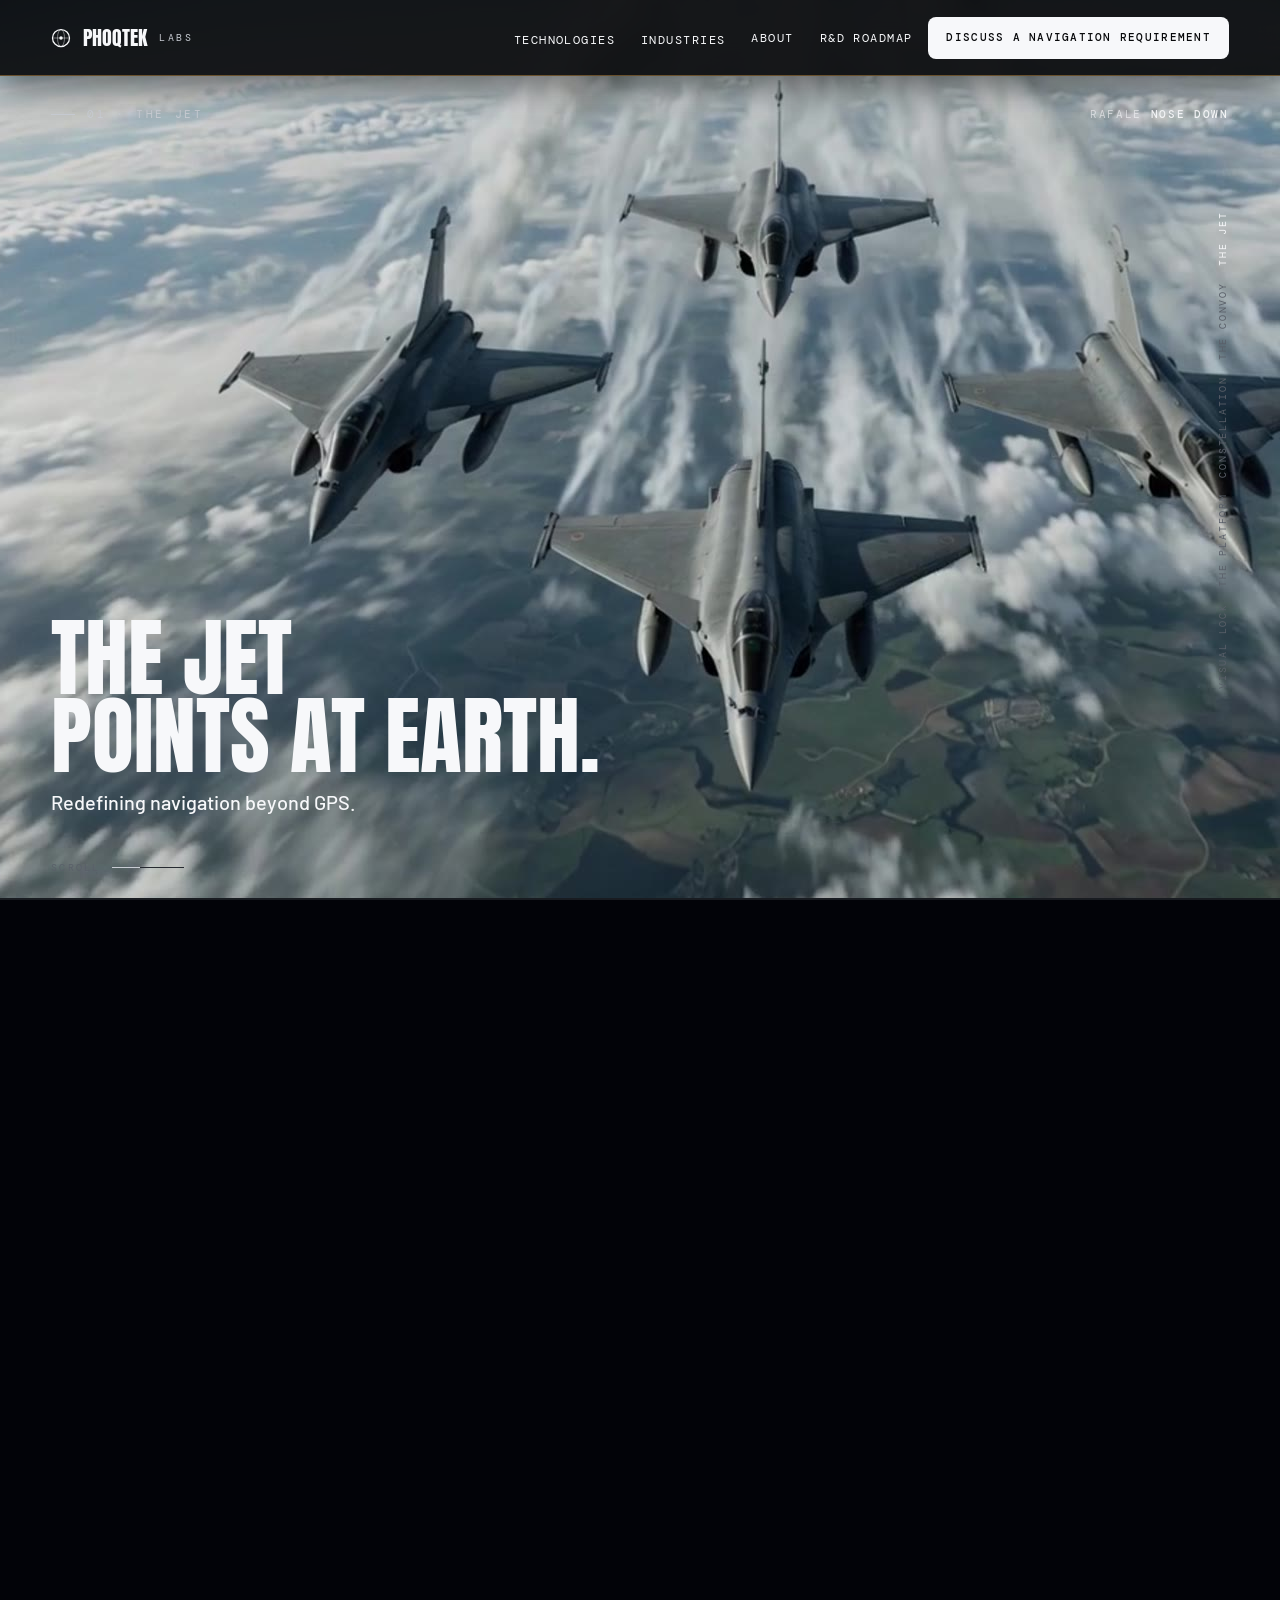
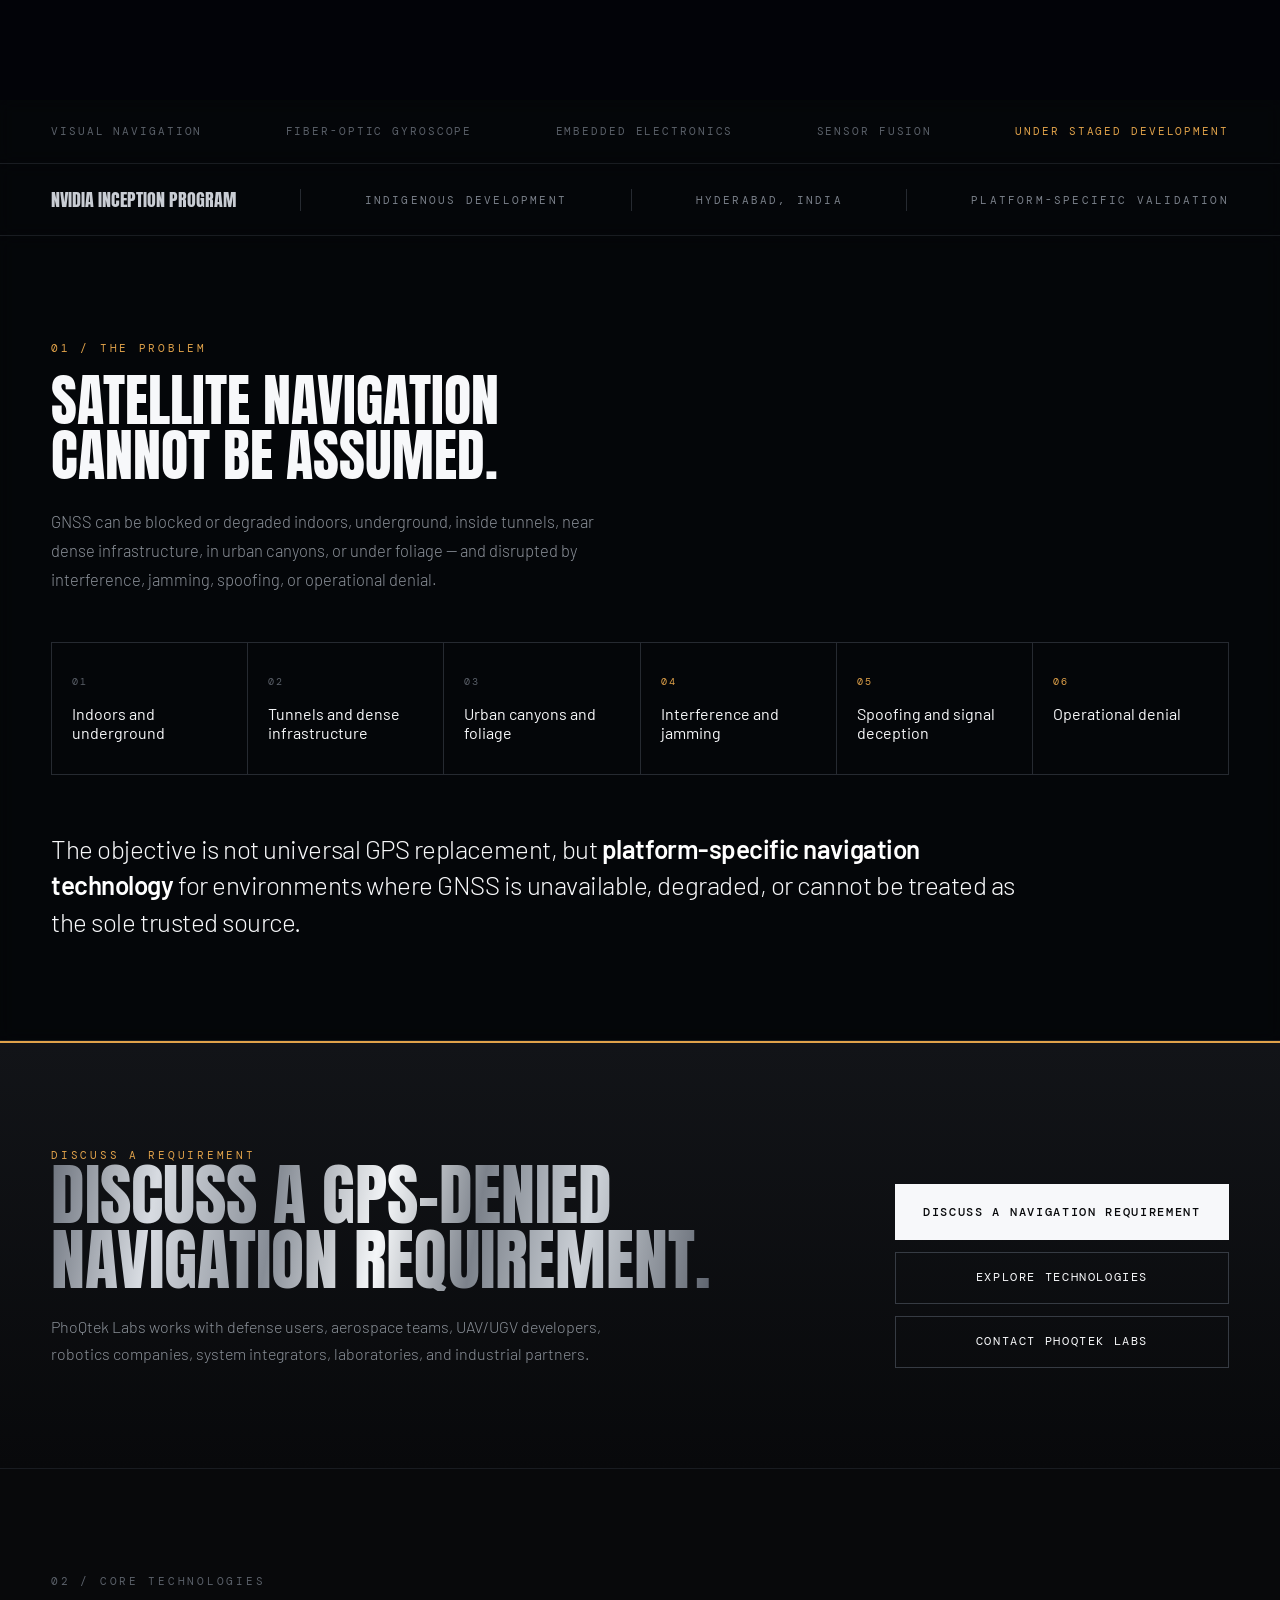
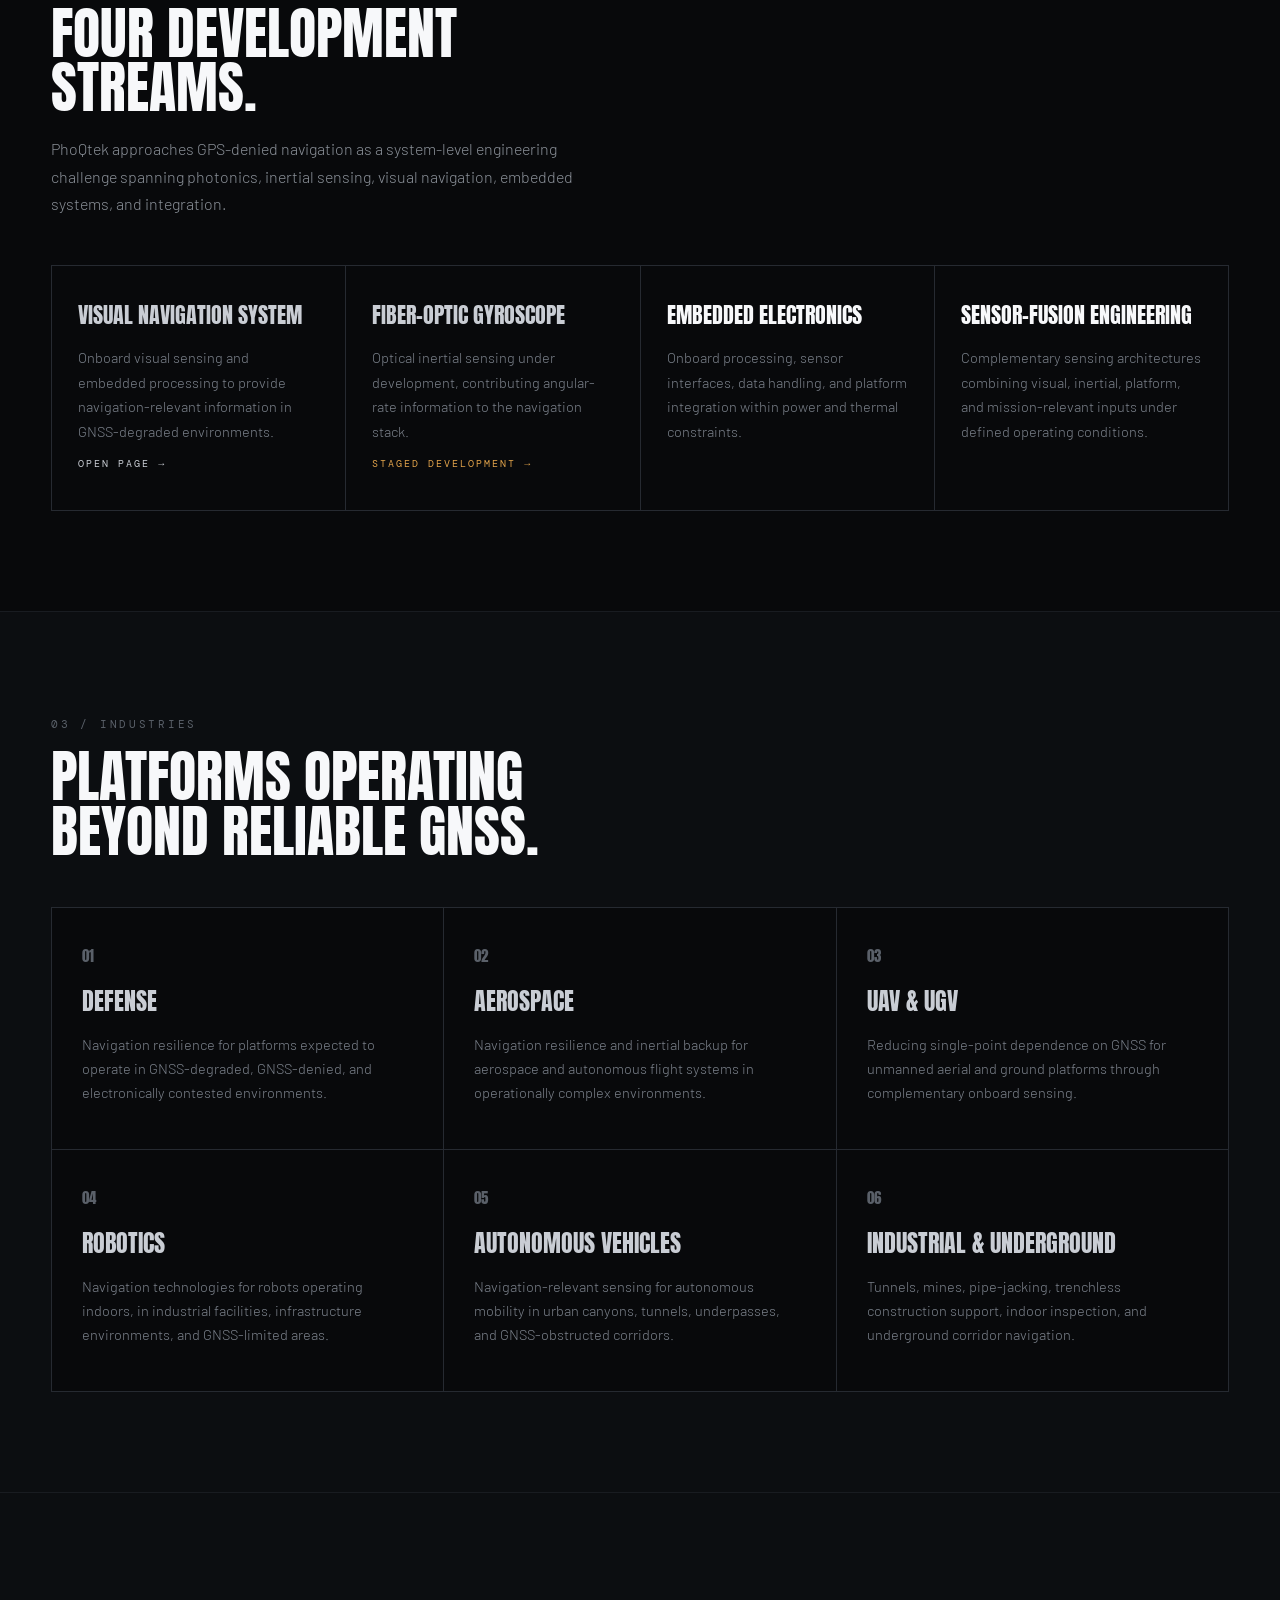
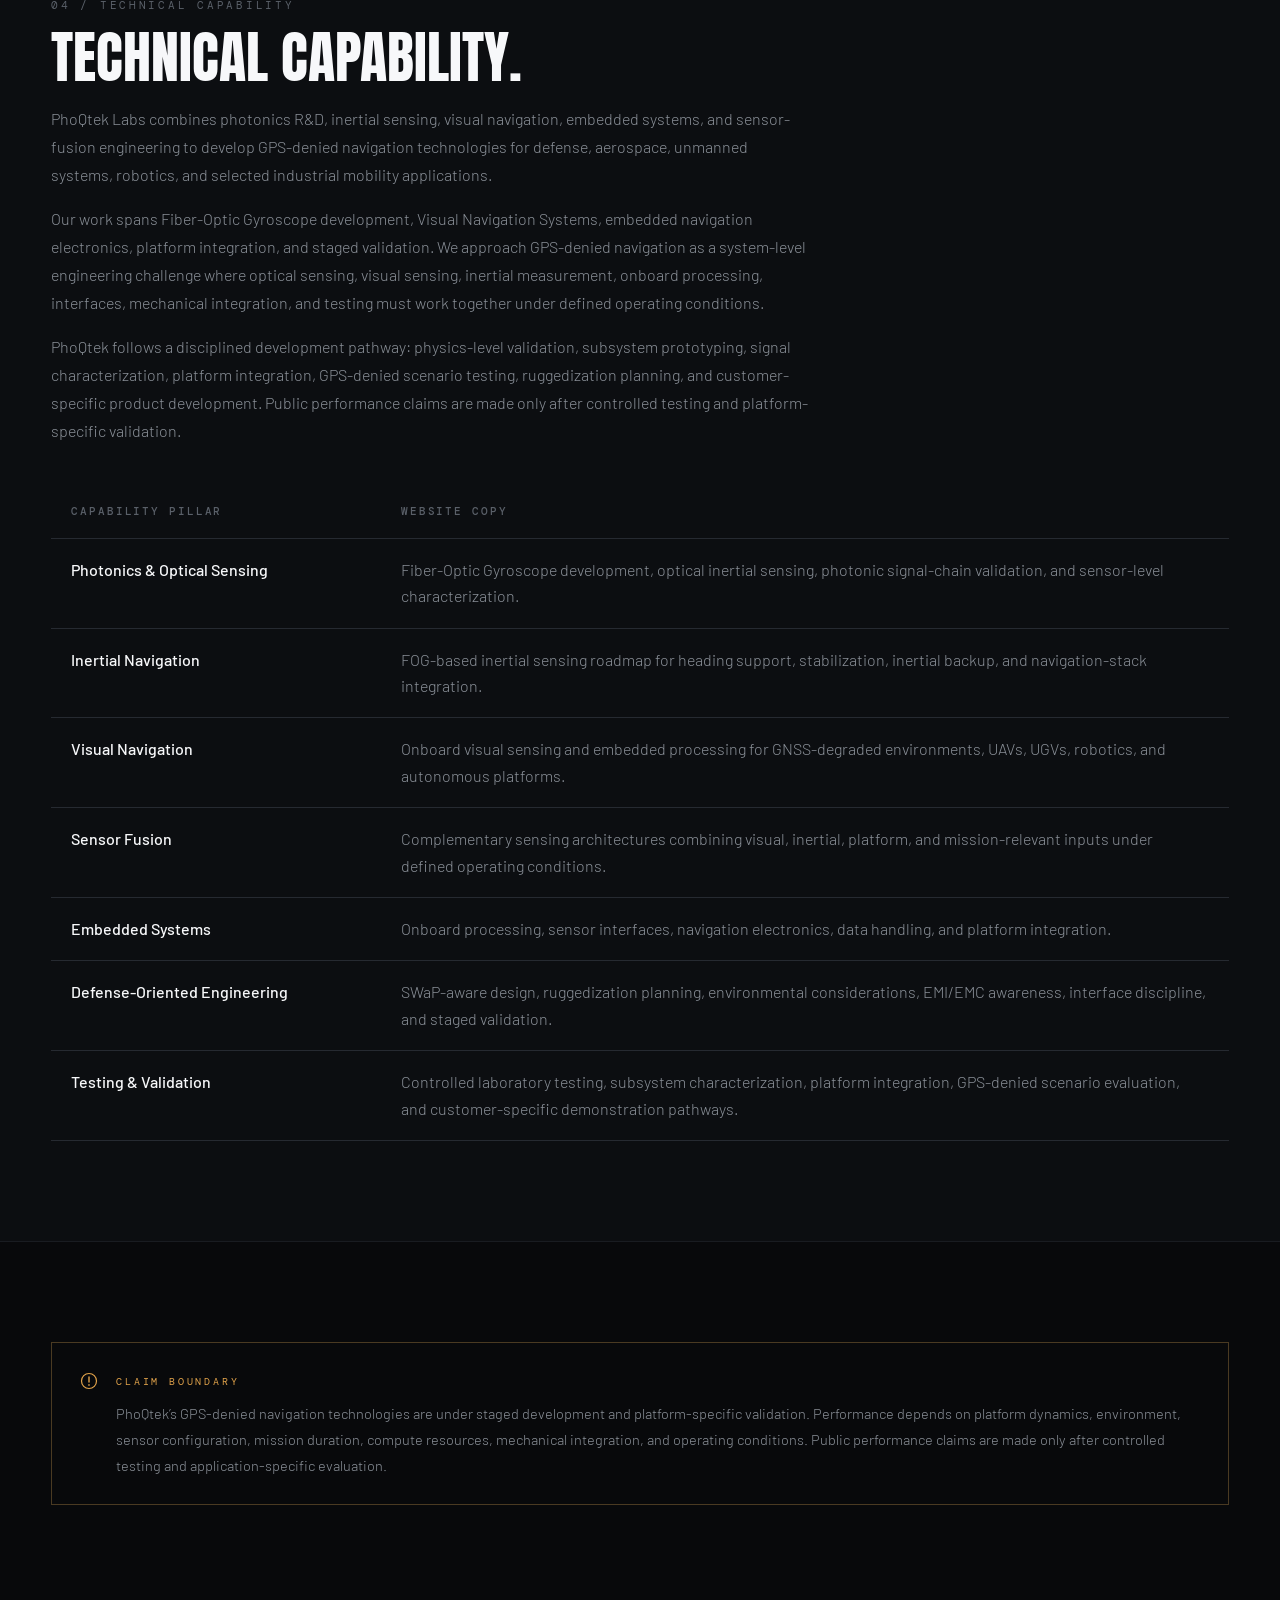
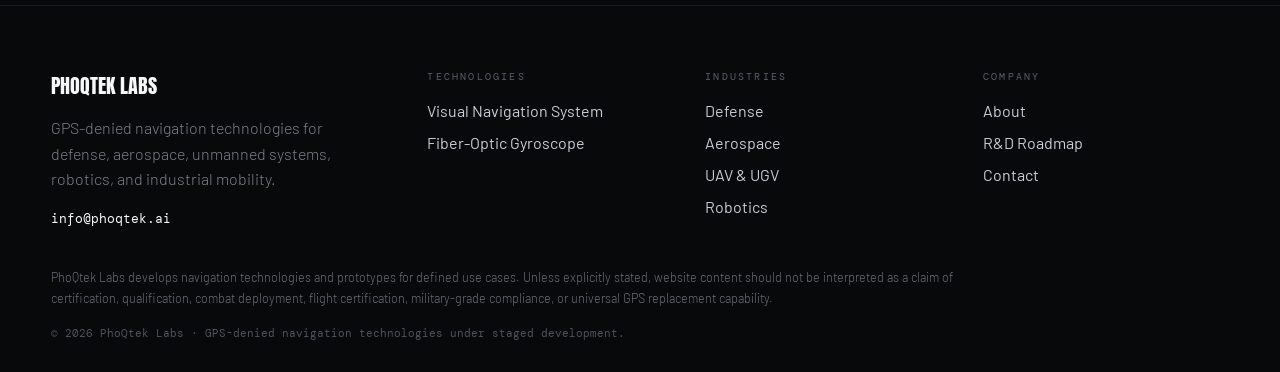
==== commit e897734f: "Draw the hero film on one canvas so later scenes stay visible. Five stacked hidden canvases never co" ====
--- a/index.html
+++ b/index.html
@@ -2,13 +2,18 @@
 <html lang="en">
 <head>
 <meta charset="utf-8">
-<meta name="viewport" content="width=device-width, initial-scale=1">
+<meta name="viewport" content="width=device-width, initial-scale=1, viewport-fit=cover">
 <title>PhoQtek Labs — GPS-denied navigation</title>
 <meta name="description" content="PhoQtek Labs develops GPS-denied navigation technologies for defense, aerospace, unmanned systems, robotics, and industrial mobility.">
 <link rel="preconnect" href="https://fonts.googleapis.com">
 <link rel="preconnect" href="https://fonts.gstatic.com" crossorigin>
 <link href="https://fonts.googleapis.com/css2?family=Anton&family=Barlow:wght@300;400;500;600&family=DM+Mono:wght@400;500&display=swap" rel="stylesheet">
 <link rel="stylesheet" href="css/site.css">
+<link rel="preload" as="image" href="assets/rafale/frame-001.jpg">
+<link rel="preload" as="image" href="assets/gnss/frame-001.jpg">
+<link rel="preload" as="image" href="assets/constel/frame-001.jpg">
+<link rel="preload" as="image" href="assets/drone/frame-001.jpg">
+<link rel="preload" as="image" href="assets/visual/frame-001.jpg">
 <script type="importmap">
 {
   "imports": {
@@ -52,11 +57,8 @@
 <div class="track" id="track">
   <div class="stage-gl" id="stage">
     <canvas id="gl" class="is-off" aria-hidden="true"></canvas>
-    <canvas id="seqDrone" class="act-seq" aria-hidden="true"></canvas>
-    <canvas id="seqConstel" class="act-seq" aria-hidden="true"></canvas>
-    <canvas id="seqVisual" class="act-seq" aria-hidden="true"></canvas>
-    <canvas id="seqGnss" class="act-seq" aria-hidden="true"></canvas>
-    <canvas id="seqRafale" class="act-seq is-on" aria-hidden="true"></canvas>
+    <img id="seqStill" class="seq-still" src="assets/rafale/frame-001.jpg" alt="" aria-hidden="true">
+    <canvas id="seqReel" class="seq-reel" aria-hidden="true"></canvas>
     <div class="gl-fallback" id="glFallback" hidden>
       <video autoplay muted loop playsinline poster="assets/cinematic/constellation.jpg"><source src="assets/cinematic/constellation.mp4" type="video/mp4"></video>
     </div>
--- a/css/site.css
+++ b/css/site.css
@@ -4,7 +4,8 @@
   --amber: #E0A24A; --amber-line: #4A3A22; --gutter: clamp(20px, 4vw, 56px);
 }
 * { box-sizing: border-box; }
-html, body { margin: 0; background: var(--bg); color: var(--white); overflow-x: clip; max-width: 100%; }
+html, body { margin: 0; background: var(--bg); color: var(--white); overflow-x: hidden; max-width: 100%; }
+html { scroll-padding-top: 84px; }
 body { font-family: Barlow, "Helvetica Neue", Helvetica, sans-serif; -webkit-font-smoothing: antialiased; }
 a { color: var(--silver); text-decoration: none; }
 a:hover { color: var(--white); }
@@ -138,7 +139,7 @@
 .acts.is-away,
 .scroll-cue.is-away { opacity: 0; pointer-events: none; transition: opacity .35s ease; }
 .stage-gl {
-  position: sticky; top: 0; height: 100vh; overflow: hidden; background: #020308; z-index: 0;
+  position: sticky; top: 0; height: 100vh; height: 100dvh; overflow: hidden; background: #020308; z-index: 1;
 }
 .stage-gl > canvas#gl { display: block; width: 100%; height: 100%; position: relative; z-index: 0; }
 .stage-gl > canvas#gl.is-off { opacity: 0; }
@@ -149,12 +150,15 @@
   position: absolute; inset: 0; z-index: 1; opacity: 0;
   transition: opacity .45s ease; pointer-events: none; overflow: hidden;
 }
-.act-film.is-on, .act-seq.is-on { opacity: 1; }
-.act-seq {
-  position: absolute; inset: 0; z-index: 1; opacity: 0;
+.act-film.is-on { opacity: 1; }
+.seq-still,
+.seq-reel {
+  position: absolute; inset: 0; z-index: 1;
   width: 100%; height: 100%; display: block;
-  transition: opacity .4s ease; pointer-events: none;
-}
+  pointer-events: none; background: #020308;
+}
+.seq-still { object-fit: cover; }
+.seq-reel { z-index: 2; }
 .act-film video {
   width: 100%; height: 100%; object-fit: cover; display: block;
   image-rendering: auto;
@@ -172,7 +176,7 @@
 }
 .pin { position: relative; height: 280vh; }
 .pin.tall { height: 320vh; }
-.stage { position: sticky; top: 0; height: 100vh; overflow: hidden; background: #050608; }
+.stage { position: sticky; top: 0; height: 100vh; height: 100dvh; overflow: hidden; background: #050608; }
 .world { position: absolute; inset: -16%; will-change: transform; transform-origin: 50% 55%; }
 .world video, .world img {
   width: 100%; height: 100%; object-fit: cover; display: block;
@@ -226,7 +230,7 @@
 .grid-3 { display: grid; grid-template-columns: repeat(3, 1fr); gap: 1px; background: var(--line); border: 1px solid var(--line); }
 .grid-3 > * { background: var(--bg); padding: 36px 30px 44px; }
 .claim { display: flex; gap: 18px; border: 1px solid var(--amber-line); padding: 26px 28px; }
-.btn-solid, .btn-line { display: inline-flex; align-items: center; justify-content: center; height: 52px; padding: 0 26px; max-width: 100%; font-family: "DM Mono", ui-monospace, monospace; font-size: 11.5px; letter-spacing: .14em; text-transform: uppercase; }
+.btn-solid, .btn-line { display: inline-flex; align-items: center; justify-content: center; min-height: 52px; height: auto; padding: 14px 26px; max-width: 100%; font-family: "DM Mono", ui-monospace, monospace; font-size: 11.5px; letter-spacing: .14em; text-transform: uppercase; text-align: center; white-space: normal; }
 .btn-solid { background: var(--white); color: var(--bg); font-weight: 500; border: 0; cursor: pointer; }
 .btn-solid:hover { color: var(--bg); opacity: .9; }
 .btn-line { border: 1px solid #363B43; color: var(--white); }
@@ -238,7 +242,7 @@
   border-top: 2px solid var(--amber);
   border-bottom: 1px solid var(--amber-line);
 }
-.cta-band .btn-solid { height: 56px; padding: 0 28px; font-size: 12px; }
+.cta-band .btn-solid { min-height: 56px; padding: 16px 28px; font-size: 12px; }
 footer { padding: 64px var(--gutter) 32px; }
 .foot-grid { display: grid; grid-template-columns: 1.4fr 1fr 1fr 1fr; gap: 32px; }
 .foot-claim {
@@ -287,7 +291,7 @@
   background: #0C0E11; color: var(--white);
   border: 1px solid var(--line); padding: 12px 14px;
   font-family: Barlow, "Helvetica Neue", Helvetica, sans-serif;
-  font-size: 15px; font-weight: 300;
+  font-size: 16px; font-weight: 300;
 }
 .inq textarea { min-height: 120px; resize: vertical; }
 .inq input:focus, .inq select:focus, .inq textarea:focus {
@@ -300,25 +304,70 @@
 .page-hero .copy { position: relative; z-index: 1; width: 100%; max-width: 880px; min-width: 0; }
 
 @media (max-width: 900px) {
+  html { scroll-padding-top: 72px; }
+  :root { --gutter: clamp(16px, 5vw, 28px); }
   nav { display: none; }
-  .menu-btn { display: inline-flex; }
+  .menu-btn { display: inline-flex; width: 44px; height: 44px; min-width: 44px; }
+  header > .nav-cta { display: none; }
+  header {
+    height: 64px;
+    padding: 0 max(var(--gutter), env(safe-area-inset-right, 0px)) 0 max(var(--gutter), env(safe-area-inset-left, 0px));
+  }
+  header.is-solid {
+    top: 0; left: 0; right: 0;
+    width: auto; transform: none;
+    height: 64px;
+    padding: 0 max(var(--gutter), env(safe-area-inset-right, 0px)) 0 max(var(--gutter), env(safe-area-inset-left, 0px));
+    border-radius: 0;
+    border-left: 0; border-right: 0;
+  }
+  header.is-open { height: 64px; }
+  header.is-solid + .mobile-nav,
+  header.is-open + .mobile-nav { inset: 64px 0 0 0; border-radius: 0; }
+  .brand .anton { font-size: 18px !important; }
   .runway { height: 880vh; }
   .pin, .pin.tall { height: 220vh; }
   .acts { display: none; }
   .grid-6, .grid-4, .grid-3, .foot-grid, .use-list, .inq { grid-template-columns: 1fr 1fr; }
-  .hud { padding: 100px var(--gutter) 72px; }
-  .hud-top { flex-direction: column; align-items: flex-start; gap: 10px; }
+  .hud { padding: 88px var(--gutter) 64px; }
+  .hud-top { top: 80px; flex-direction: column; align-items: flex-start; gap: 8px; }
   .status { text-align: left; }
-  .copy-card h2 { font-size: clamp(28px, 8.4vw, 64px); }
+  .copy-stack { min-height: 150px; }
+  .copy-card h2 { font-size: clamp(26px, 8.2vw, 52px); }
   .copy-card .lead { font-size: 17px; }
   .copy-card .sub { font-size: 15px; }
-  .nav-cta { height: 40px; padding: 0 12px; font-size: 9.5px; letter-spacing: .08em; }
-  .nav-cta .full { display: none; }
-  .nav-cta .short { display: inline; }
-  header.is-solid { top: 8px; width: calc(100% - 20px); height: 68px; padding: 0 12px 0 16px; }
+  .scroll-cue { bottom: 18px; }
+  section.block { padding: 72px var(--gutter); }
+  .page-hero { padding: 112px var(--gutter) 44px; min-height: 62vh; }
+  .cta-row { gap: 28px; }
+  .cta-row > div:last-child,
+  .cta-pair { width: 100%; }
+  .btn-solid, .btn-line { width: 100%; box-sizing: border-box; }
+  .mobile-nav .nav-cta {
+    display: flex; width: 100%; max-width: 100%;
+    margin-top: 28px; height: auto; min-height: 48px; padding: 14px 18px;
+    color: var(--bg); border-bottom: 0; border-radius: 8px;
+  }
+  .mobile-nav .nav-cta:hover { color: var(--bg); }
+  .mobile-nav .nav-cta .full { display: inline; }
+  .mobile-nav .nav-cta .short { display: none; }
+  .claim { padding: 20px; }
+  .cap-table th, .cap-table td { padding: 14px 12px; }
 }
 @media (max-width: 620px) {
   .grid-6, .grid-4, .grid-3, .foot-grid, .use-list, .inq { grid-template-columns: 1fr; }
+  .brand .mono { display: none; }
+  section.block { padding: 56px var(--gutter); }
+  .ticker, .proof { gap: 10px 16px; }
+  .proof .div { display: none; }
+  .copy-card h2 { font-size: clamp(24px, 9vw, 40px); }
+  .cap-table { margin-top: 28px; }
+  .cap-table thead { display: none; }
+  .cap-table, .cap-table tbody, .cap-table tr, .cap-table th, .cap-table td { display: block; width: 100%; }
+  .cap-table tr { padding: 16px 0; border-bottom: 1px solid var(--line); }
+  .cap-table td { padding: 0; border: 0; }
+  .cap-table td:first-child { width: 100%; padding-bottom: 6px; }
+  .cap-table td:last-child { padding-bottom: 4px; }
 }
 @media (prefers-reduced-motion: reduce) {
   .pin, .pin.tall { height: 100vh; }
